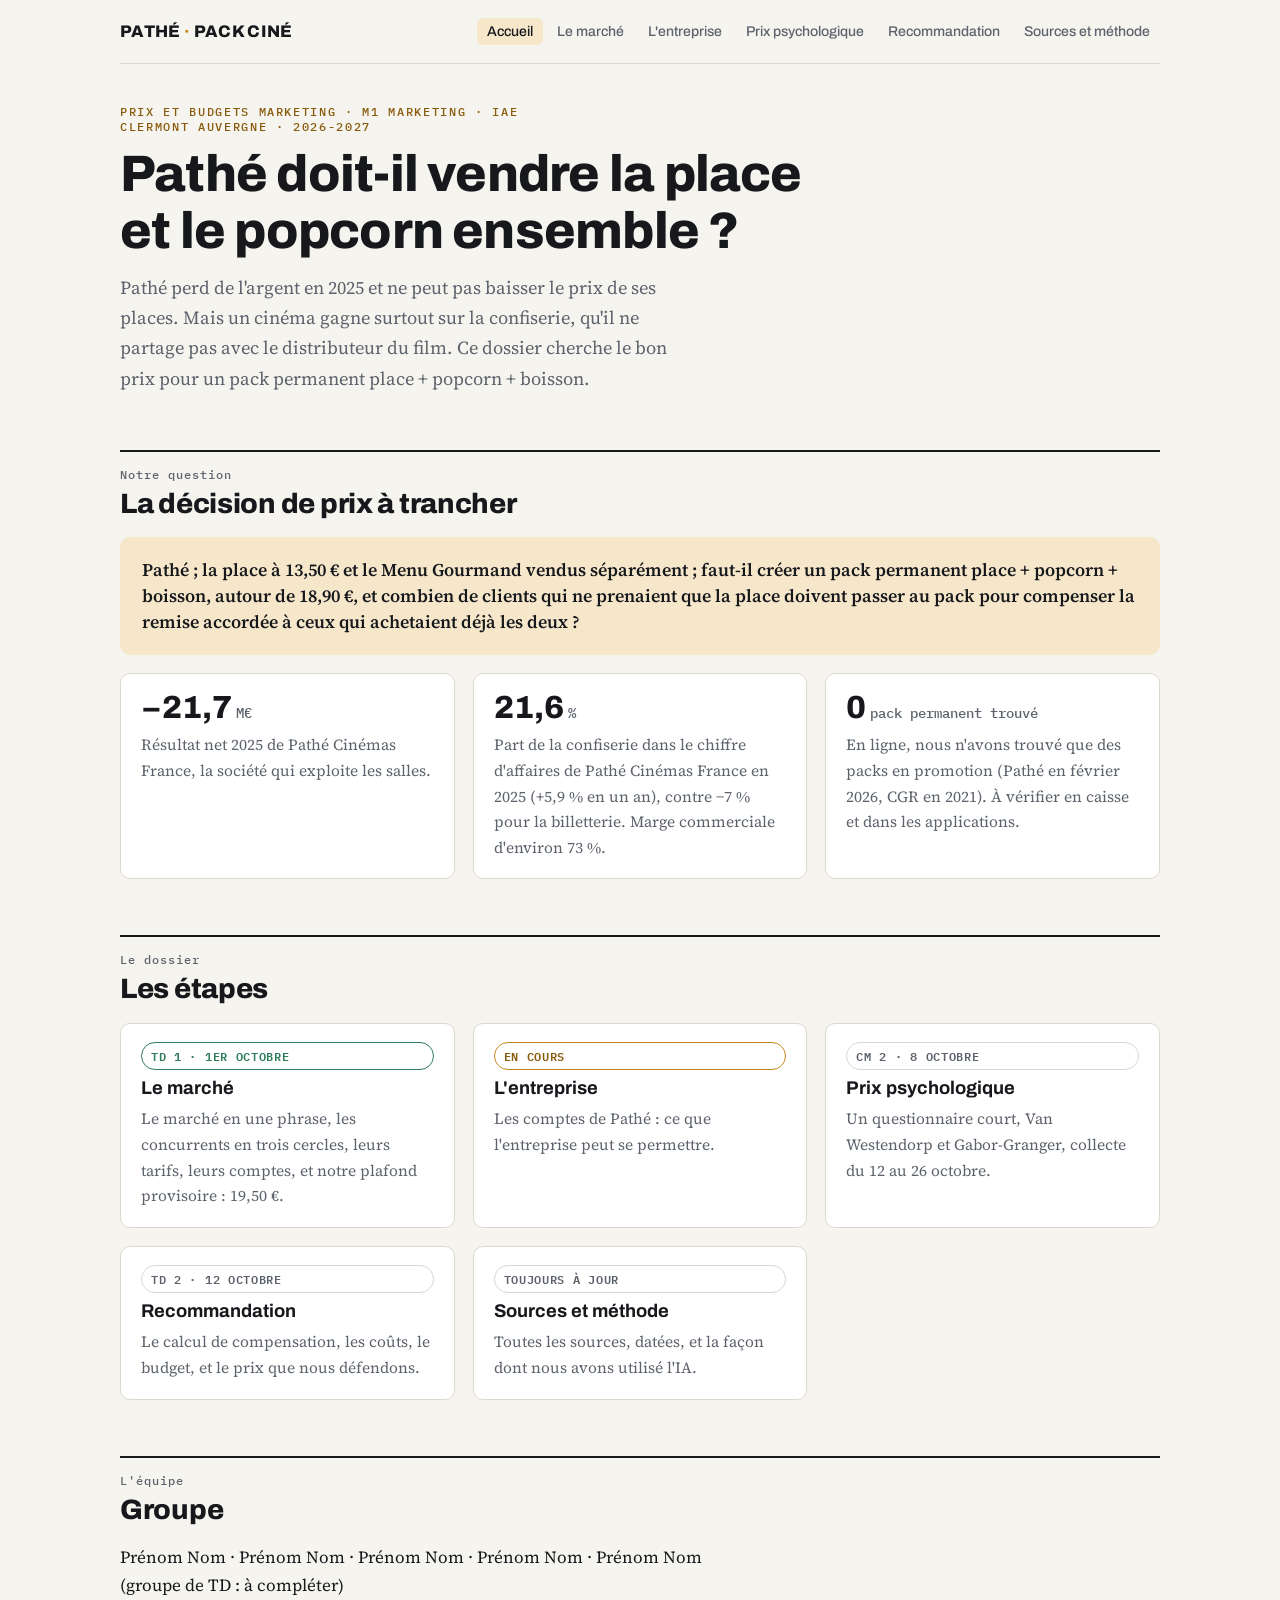
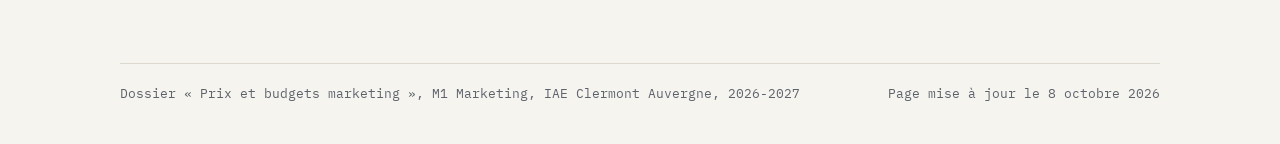
==== index.html @ d9abb58e "Mise en ligne du dossier et du questionnaire" ====
<!doctype html>
<html lang="fr">
<head>
<meta charset="utf-8">
<meta name="viewport" content="width=device-width,initial-scale=1">
<title>Pathé, pack ciné · Dossier</title>
<link rel="preconnect" href="https://fonts.googleapis.com">
<link rel="stylesheet" href="https://fonts.googleapis.com/css2?family=Archivo:wght@500;600;700;800&family=IBM+Plex+Mono:wght@400;500;600&family=Source+Serif+4:opsz,wght@8..60,400;8..60,600&display=swap">
<link rel="stylesheet" href="style.css">
</head>
<body>
<header class="top">
  <a class="brand" href="index.html">Pathé <span>·</span> pack ciné</a>
  <nav class="nav" aria-label="Pages du dossier">
    <a href="index.html" aria-current="page">Accueil</a>
    <a href="marche.html">Le marché</a>
    <a href="entreprise.html">L'entreprise</a>
    <a href="prix-psychologique.html">Prix psychologique</a>
    <a href="recommandation.html">Recommandation</a>
    <a href="sources.html">Sources et méthode</a>
  </nav>
</header>

<main>
  <div class="hero">
    <p class="eyebrow">Prix et budgets marketing · M1 Marketing · IAE Clermont Auvergne · 2026-2027</p>
    <h1>Pathé doit-il vendre la place et le popcorn ensemble ?</h1>
    <p class="lede">Pathé perd de l'argent en 2025 et ne peut pas baisser le prix de ses places. Mais un cinéma gagne surtout sur la confiserie, qu'il ne partage pas avec le distributeur du film. Ce dossier cherche le bon prix pour un pack permanent place + popcorn + boisson.</p>
  </div>

  <section>
    <div class="sec-head"><span class="num">Notre question</span><h2>La décision de prix à trancher</h2></div>
    <div class="callout">
      <p class="question">Pathé ; la place à 13,50 € et le Menu Gourmand vendus séparément ; faut-il créer un <em>pack permanent place + popcorn + boisson, autour de 18,90 €</em>, et combien de clients qui ne prenaient que la place doivent passer au pack pour compenser la remise accordée à ceux qui achetaient déjà les deux ?</p>
    </div>
    <div class="grid-3">
      <div class="card"><span class="kpi">−21,7<small>M€</small></span><p>Résultat net 2025 de Pathé Cinémas France, la société qui exploite les salles.</p></div>
      <div class="card"><span class="kpi">21,6<small>%</small></span><p>Part de la confiserie dans le chiffre d'affaires de Pathé Cinémas France en 2025 (+5,9 % en un an), contre −7 % pour la billetterie. Marge commerciale d'environ 73 %.</p></div>
      <div class="card"><span class="kpi">0<small>pack permanent trouvé</small></span><p>En ligne, nous n'avons trouvé que des packs en promotion (Pathé en février 2026, CGR en 2021). À vérifier en caisse et dans les applications.</p></div>
    </div>
  </section>

  <section>
    <div class="sec-head"><span class="num">Le dossier</span><h2>Les étapes</h2></div>
    <div class="grid-3">
      <a class="card" href="marche.html" style="text-decoration:none;color:inherit"><span class="pill up">TD 1 · 1er octobre</span><h3>Le marché</h3><p>Le marché en une phrase, les concurrents en trois cercles, leurs tarifs, leurs comptes, et notre plafond provisoire : 19,50 €.</p></a>
      <a class="card" href="entreprise.html" style="text-decoration:none;color:inherit"><span class="pill todo">en cours</span><h3>L'entreprise</h3><p>Les comptes de Pathé : ce que l'entreprise peut se permettre.</p></a>
      <a class="card" href="prix-psychologique.html" style="text-decoration:none;color:inherit"><span class="pill">CM 2 · 8 octobre</span><h3>Prix psychologique</h3><p>Un questionnaire court, Van Westendorp et Gabor-Granger, collecte du 12 au 26 octobre.</p></a>
      <a class="card" href="recommandation.html" style="text-decoration:none;color:inherit"><span class="pill">TD 2 · 12 octobre</span><h3>Recommandation</h3><p>Le calcul de compensation, les coûts, le budget, et le prix que nous défendons.</p></a>
      <a class="card" href="sources.html" style="text-decoration:none;color:inherit"><span class="pill">toujours à jour</span><h3>Sources et méthode</h3><p>Toutes les sources, datées, et la façon dont nous avons utilisé l'IA.</p></a>
    </div>
  </section>

  <section>
    <div class="sec-head"><span class="num">L'équipe</span><h2>Groupe</h2></div>
    <p>Prénom Nom · Prénom Nom · Prénom Nom · Prénom Nom · Prénom Nom (groupe de TD : à compléter)</p>
  </section>
</main>

<footer>
  <span>Dossier « Prix et budgets marketing », M1 Marketing, IAE Clermont Auvergne, 2026-2027</span>
  <span>Page mise à jour le 8 octobre 2026</span>
</footer>
</body>
</html>
---- style.css ----
/* Dossier Pathé — feuille de style commune */
:root{
  --bg:#F6F4EF; --surface:#FFFFFF; --ink:#16181C; --muted:#5D636C; --line:#DDD8CE; --soft:#EFEBE3;
  --accent:#C8871A; --accent-ink:#8A5A0C; --accent-soft:#F6E7CB;
  --good:#2E7D5B; --bad:#B8402F;
  --c-pathe:#C8871A; --c-ugc:#C9372C; --c-cgr:#2C64C4; --c-kine:#7C46C4; --c-mega:#17877C; --c-indep:#6E7681; --c-stream:#33363C;
  --display:"Archivo",ui-sans-serif,system-ui,sans-serif;
  --body:"Source Serif 4",Georgia,serif;
  --mono:"IBM Plex Mono",ui-monospace,Consolas,monospace;
}
@media (prefers-color-scheme: dark){
  :root:not([data-theme="light"]){
    color-scheme:dark;
    --bg:#121417; --surface:#1A1D21; --ink:#ECE8E1; --muted:#9BA2AB; --line:#2E3238; --soft:#20242A;
    --accent:#EBA93A; --accent-ink:#F4C36E; --accent-soft:#3A2C14;
    --good:#5CC497; --bad:#F07A66;
    --c-pathe:#EBA93A; --c-ugc:#F06257; --c-cgr:#5C8FF0; --c-kine:#A97CF0; --c-mega:#2EC0B2; --c-indep:#9BA2AB; --c-stream:#C8CCD2;
  }
}
:root[data-theme="dark"]{
  color-scheme:dark;
  --bg:#121417; --surface:#1A1D21; --ink:#ECE8E1; --muted:#9BA2AB; --line:#2E3238; --soft:#20242A;
  --accent:#EBA93A; --accent-ink:#F4C36E; --accent-soft:#3A2C14;
  --good:#5CC497; --bad:#F07A66;
  --c-pathe:#EBA93A; --c-ugc:#F06257; --c-cgr:#5C8FF0; --c-kine:#A97CF0; --c-mega:#2EC0B2; --c-indep:#9BA2AB; --c-stream:#C8CCD2;
}
*{box-sizing:border-box}
html{scroll-behavior:smooth}
@media (prefers-reduced-motion:reduce){html{scroll-behavior:auto}}
body{margin:0;background:var(--bg);color:var(--ink);font:17px/1.65 var(--body);padding:0 16px}
a{color:var(--accent-ink);text-underline-offset:3px}
a:focus-visible,button:focus-visible{outline:2px solid var(--accent);outline-offset:2px}

/* navigation */
.top{max-width:1040px;margin:0 auto;display:flex;flex-wrap:wrap;gap:8px 24px;align-items:center;justify-content:space-between;padding-block:18px;border-bottom:1px solid var(--line)}
.brand{font:800 1.05rem var(--display);letter-spacing:.02em;text-transform:uppercase;color:var(--ink);text-decoration:none}
.brand span{color:var(--accent)}
.nav{display:flex;flex-wrap:wrap;gap:4px}
.nav a{font:500 .88rem var(--display);color:var(--muted);text-decoration:none;padding:6px 10px;border-radius:6px}
.nav a:hover{color:var(--ink);background:var(--soft)}
.nav a[aria-current="page"]{color:var(--ink);background:var(--accent-soft)}

/* page */
main{max-width:1040px;margin:0 auto;padding-block:40px 64px;display:grid;gap:56px}
.hero{display:grid;gap:12px;max-width:760px}
.eyebrow{font:500 .74rem var(--mono);letter-spacing:.14em;text-transform:uppercase;color:var(--accent-ink);margin:0}
h1,h2,h3{font-family:var(--display);line-height:1.12;text-wrap:balance;margin:0}
h1{font-size:clamp(2.1rem,5vw,3.2rem);font-weight:800;letter-spacing:-.015em}
h2{font-size:1.75rem;font-weight:800;letter-spacing:-.01em}
h3{font-size:1.15rem;font-weight:700}
.lede{font-size:1.15rem;color:var(--muted);margin:0;max-width:65ch}
p{margin:0;max-width:68ch}
section{display:grid;gap:18px}
.sec-head{display:grid;gap:6px;border-top:2px solid var(--ink);padding-top:14px}
.sec-head .num{font:500 .78rem var(--mono);color:var(--muted);letter-spacing:.08em}
.stack{display:grid;gap:12px}

/* blocs */
.callout{background:var(--accent-soft);border-radius:10px;padding:20px 22px;display:grid;gap:8px}
.callout .label{font:600 .78rem var(--mono);letter-spacing:.1em;text-transform:uppercase;color:var(--accent-ink)}
.callout p{font-size:1.12rem}
.question{font:600 1.25rem/1.45 var(--body);max-width:none}
.question em{font-style:normal;background:linear-gradient(transparent 62%,var(--accent-soft) 62%)}
.grid-3{display:grid;grid-template-columns:repeat(auto-fit,minmax(260px,1fr));gap:18px}
.card{background:var(--surface);border:1px solid var(--line);border-radius:10px;padding:18px 20px;display:grid;gap:8px;align-content:start}
.card h3{display:flex;align-items:center;gap:10px}
.card p{font-size:.97rem;color:var(--muted)}
.kpi{font:800 2rem/1 var(--display);font-variant-numeric:tabular-nums}
.kpi small{font:500 .85rem var(--mono);color:var(--muted);margin-left:4px}
.dot{width:11px;height:11px;border-radius:50%;flex:none;display:inline-block}
.pill{font:600 .72rem var(--mono);letter-spacing:.06em;text-transform:uppercase;border-radius:999px;padding:3px 9px;border:1px solid var(--line);color:var(--muted);white-space:nowrap}
.pill.up{border-color:var(--good);color:var(--good)}
.pill.down{border-color:var(--bad);color:var(--bad)}
.pill.todo{border-color:var(--accent);color:var(--accent-ink)}

/* cercles */
.circles{display:grid;grid-template-columns:minmax(0,300px) 1fr;gap:28px;align-items:center}
@media (max-width:760px){.circles{grid-template-columns:1fr}}
.circles svg{width:100%;max-width:300px;height:auto;display:block;margin:0 auto}
.circles svg text{font-family:var(--display);font-weight:700}

/* concurrents */
.comp{background:var(--surface);border:1px solid var(--line);border-radius:10px;padding:20px 22px;display:grid;gap:14px}
.comp-head{display:flex;flex-wrap:wrap;gap:8px 14px;align-items:center}
.comp-head h3{font-size:1.3rem}
.comp-grid{display:grid;grid-template-columns:repeat(auto-fit,minmax(230px,1fr));gap:18px}
.comp-grid h4{font:600 .74rem var(--mono);letter-spacing:.1em;text-transform:uppercase;color:var(--muted);margin:0 0 6px}
.comp-grid p,.comp-grid li{font-size:.95rem}
.comp-grid ul{margin:0;padding-left:18px;display:grid;gap:4px}
.src{font:400 .76rem/1.4 var(--mono);color:var(--muted)}
.src a{color:var(--muted)}
sup.s{font:500 .7rem var(--mono)}
sup.s a{text-decoration:none;color:var(--accent-ink)}

/* tableaux */
.scroll{overflow-x:auto;border:1px solid var(--line);border-radius:10px;background:var(--surface)}
table{width:100%;border-collapse:collapse;font-size:.93rem;min-width:620px}
th,td{padding:10px 12px;border-bottom:1px solid var(--line);text-align:left;vertical-align:top}
tr:last-child td{border-bottom:0}
th{font:600 .72rem var(--mono);letter-spacing:.08em;text-transform:uppercase;color:var(--muted);background:var(--soft)}
td.n,th.n{text-align:right;font-family:var(--mono);font-variant-numeric:tabular-nums;white-space:nowrap}
td.neg{color:var(--bad)} td.pos{color:var(--good)}
tr.hl td{background:var(--accent-soft)}

/* graphiques */
.chart{background:var(--surface);border:1px solid var(--line);border-radius:10px;padding:16px}
.chart svg{display:block;width:100%;height:auto}
.chart svg text{font-family:var(--mono);font-size:12px;fill:var(--muted)}
.chart svg .lbl{font-family:var(--display);font-size:13px;font-weight:600;fill:var(--ink)}
.chart svg .grid{stroke:var(--line)}
.chart svg .zero{stroke:var(--muted)}
.legend{display:flex;flex-wrap:wrap;gap:14px;font:500 .85rem var(--display);color:var(--muted);margin-top:10px}
.legend span{display:inline-flex;align-items:center;gap:6px}
.caption{font:400 .8rem/1.5 var(--mono);color:var(--muted)}

/* à faire */
.todo-box{border:1px dashed var(--accent);border-radius:10px;padding:16px 18px;display:grid;gap:6px}
.todo-box strong{font-family:var(--display)}
.check{list-style:none;padding:0;margin:0;display:grid;gap:8px}
.check li{display:flex;gap:10px;align-items:baseline}
.check li::before{content:"";width:12px;height:12px;border:1.5px solid var(--muted);border-radius:3px;flex:none;transform:translateY(1px)}
.check li.done::before{background:var(--good);border-color:var(--good)}

footer{max-width:1040px;margin:0 auto;border-top:1px solid var(--line);padding-block:20px 40px;font:400 .8rem/1.6 var(--mono);color:var(--muted);display:flex;flex-wrap:wrap;gap:8px 24px;justify-content:space-between}
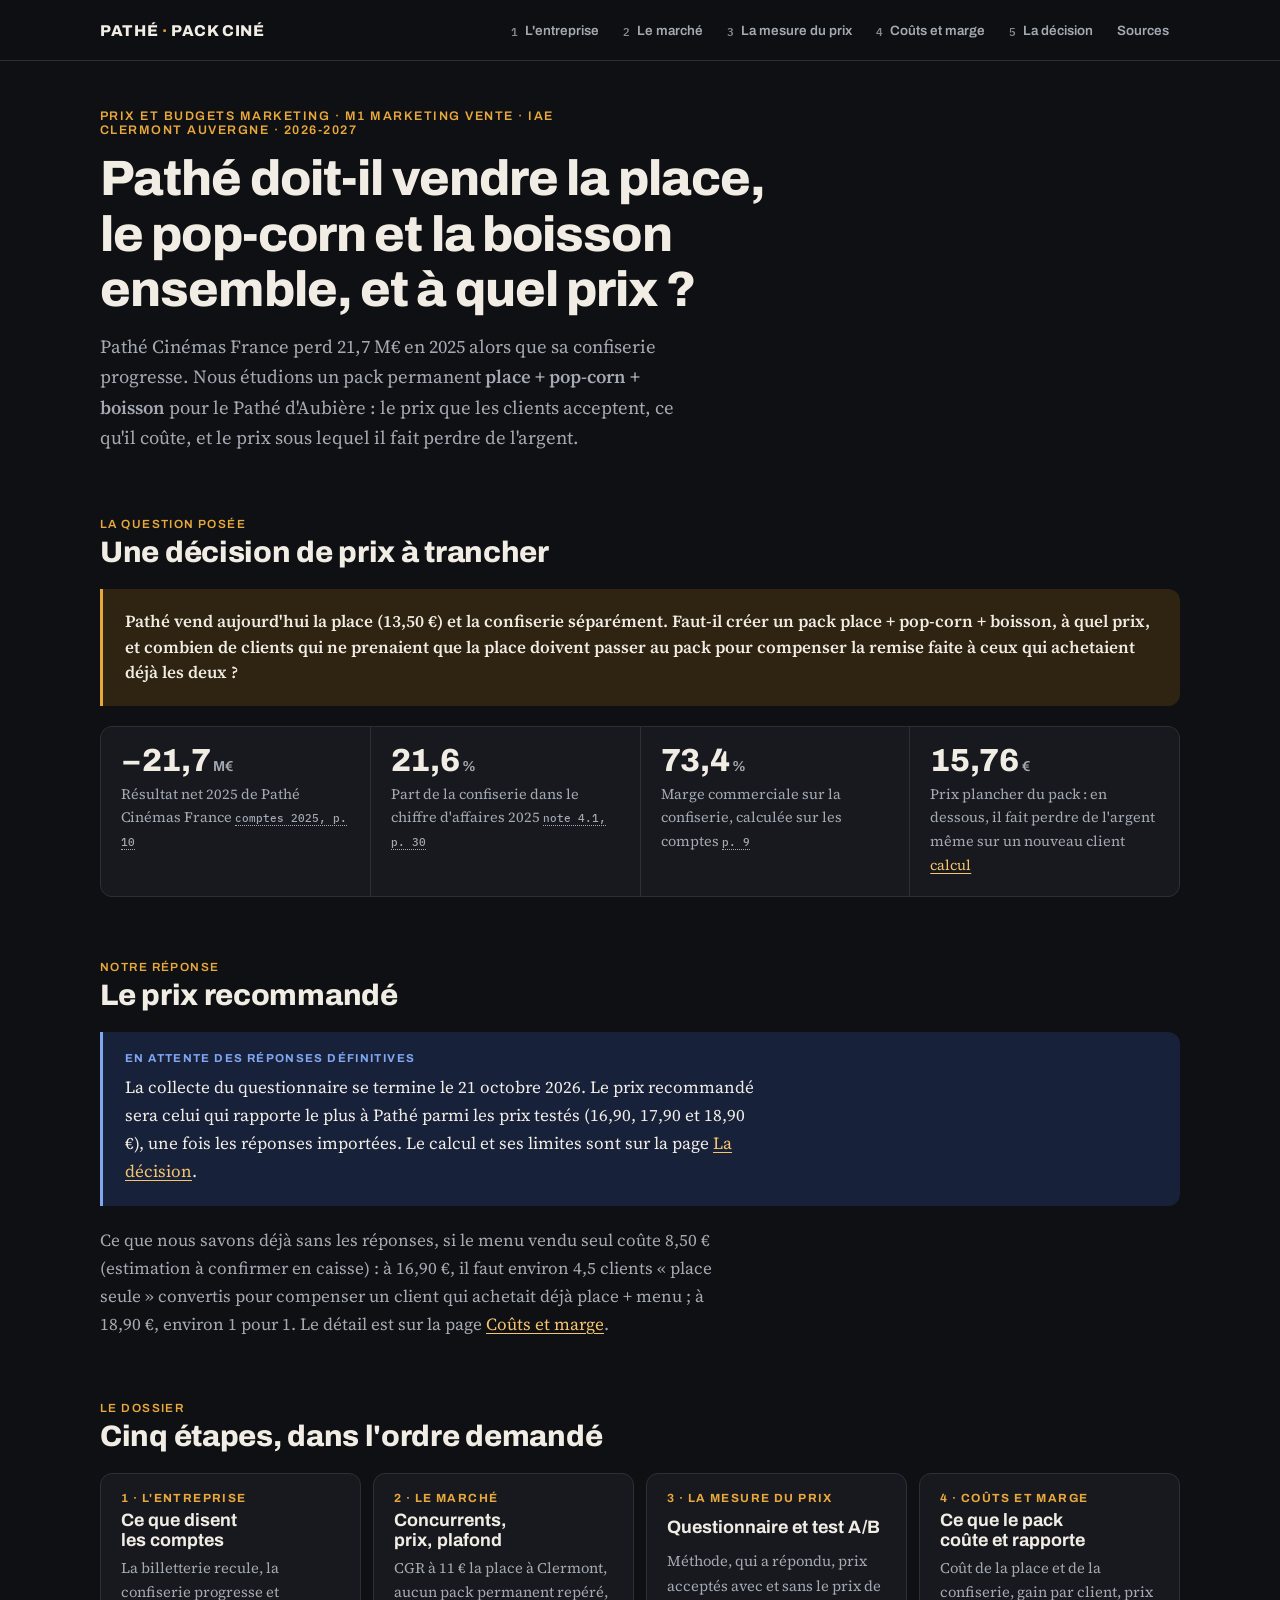
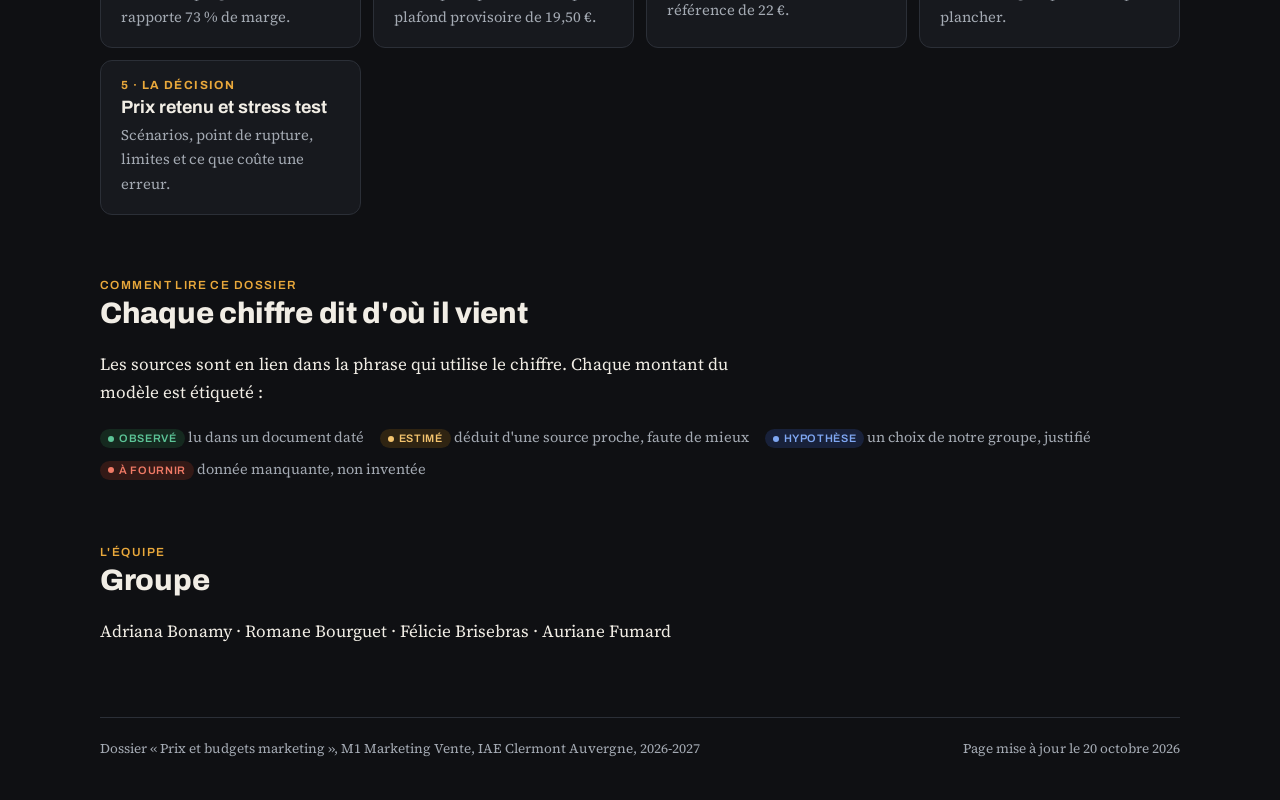
==== commit 39192ef4: "Dossier restructuré : entreprise, marché, mesure du prix, coûts, décision ; chiffres revérifiés le 2" ====
--- a/index.html
+++ b/index.html
@@ -3,63 +3,97 @@
 <head>
 <meta charset="utf-8">
 <meta name="viewport" content="width=device-width,initial-scale=1">
-<title>Pathé, pack ciné · Dossier</title>
+<title>Pathé, pack ciné · Dossier de prix</title>
 <link rel="preconnect" href="https://fonts.googleapis.com">
 <link rel="stylesheet" href="https://fonts.googleapis.com/css2?family=Archivo:wght@500;600;700;800&family=IBM+Plex+Mono:wght@400;500;600&family=Source+Serif+4:opsz,wght@8..60,400;8..60,600&display=swap">
 <link rel="stylesheet" href="style.css">
 </head>
 <body>
-<header class="top">
+<header class="top"><div class="top-in">
   <a class="brand" href="index.html">Pathé <span>·</span> pack ciné</a>
-  <nav class="nav" aria-label="Pages du dossier">
-    <a href="index.html" aria-current="page">Accueil</a>
-    <a href="marche.html">Le marché</a>
-    <a href="entreprise.html">L'entreprise</a>
-    <a href="prix-psychologique.html">Prix psychologique</a>
-    <a href="recommandation.html">Recommandation</a>
-    <a href="sources.html">Sources et méthode</a>
+  <nav class="nav" aria-label="Parties du dossier">
+    <a href="entreprise.html"><b>1</b>L'entreprise</a>
+    <a href="marche.html"><b>2</b>Le marché</a>
+    <a href="prix-psychologique.html"><b>3</b>La mesure du prix</a>
+    <a href="couts.html"><b>4</b>Coûts et marge</a>
+    <a href="recommandation.html"><b>5</b>La décision</a>
+    <a href="sources.html">Sources</a>
   </nav>
-</header>
+</div></header>
 
 <main>
   <div class="hero">
-    <p class="eyebrow">Prix et budgets marketing · M1 Marketing · IAE Clermont Auvergne · 2026-2027</p>
-    <h1>Pathé doit-il vendre la place et le popcorn ensemble ?</h1>
-    <p class="lede">Pathé perd de l'argent en 2025 et ne peut pas baisser le prix de ses places. Mais un cinéma gagne surtout sur la confiserie, qu'il ne partage pas avec le distributeur du film. Ce dossier cherche le bon prix pour un pack permanent place + popcorn + boisson.</p>
+    <p class="eyebrow">Prix et budgets marketing · M1 Marketing Vente · IAE Clermont Auvergne · 2026-2027</p>
+    <h1>Pathé doit-il vendre la place, le pop-corn et la boisson ensemble, et à quel prix ?</h1>
+    <p class="lede">Pathé Cinémas France perd 21,7 M€ en 2025 alors que sa confiserie progresse. Nous étudions un pack permanent <strong>place + pop-corn + boisson</strong> pour le Pathé d'Aubière : le prix que les clients acceptent, ce qu'il coûte, et le prix sous lequel il fait perdre de l'argent.</p>
   </div>
 
-  <section>
-    <div class="sec-head"><span class="num">Notre question</span><h2>La décision de prix à trancher</h2></div>
+  <section aria-labelledby="q">
+    <div class="sec-head"><span class="num">La question posée</span><h2 id="q">Une décision de prix à trancher</h2></div>
     <div class="callout">
-      <p class="question">Pathé ; la place à 13,50 € et le Menu Gourmand vendus séparément ; faut-il créer un <em>pack permanent place + popcorn + boisson, autour de 18,90 €</em>, et combien de clients qui ne prenaient que la place doivent passer au pack pour compenser la remise accordée à ceux qui achetaient déjà les deux ?</p>
+      <p class="question">Pathé vend aujourd'hui la place (13,50 €) et la confiserie séparément. Faut-il créer un pack place + pop-corn + boisson, à quel prix, et combien de clients qui ne prenaient que la place doivent passer au pack pour compenser la remise faite à ceux qui achetaient déjà les deux ?</p>
     </div>
-    <div class="grid-3">
-      <div class="card"><span class="kpi">−21,7<small>M€</small></span><p>Résultat net 2025 de Pathé Cinémas France, la société qui exploite les salles.</p></div>
-      <div class="card"><span class="kpi">21,6<small>%</small></span><p>Part de la confiserie dans le chiffre d'affaires de Pathé Cinémas France en 2025 (+5,9 % en un an), contre −7 % pour la billetterie. Marge commerciale d'environ 73 %.</p></div>
-      <div class="card"><span class="kpi">0<small>pack permanent trouvé</small></span><p>En ligne, nous n'avons trouvé que des packs en promotion (Pathé en février 2026, CGR en 2021). À vérifier en caisse et dans les applications.</p></div>
+    <div class="kpis">
+      <div class="kpi-box"><span class="kpi">−21,7<small>M€</small></span><p>Résultat net 2025 de Pathé Cinémas France <a class="src" href="docs/pathe-cinemas-france-comptes-2025.pdf#page=10">comptes 2025, p. 10</a></p></div>
+      <div class="kpi-box"><span class="kpi">21,6<small>%</small></span><p>Part de la confiserie dans le chiffre d'affaires 2025 <a class="src" href="docs/pathe-cinemas-france-comptes-2025.pdf#page=30">note 4.1, p. 30</a></p></div>
+      <div class="kpi-box"><span class="kpi">73,4<small>%</small></span><p>Marge commerciale sur la confiserie, calculée sur les comptes <a class="src" href="docs/pathe-cinemas-france-comptes-2025.pdf#page=9">p. 9</a></p></div>
+      <div class="kpi-box"><span class="kpi">15,76<small>€</small></span><p>Prix plancher du pack : en dessous, il fait perdre de l'argent même sur un nouveau client <a href="couts.html#plancher">calcul</a></p></div>
     </div>
   </section>
 
-  <section>
-    <div class="sec-head"><span class="num">Le dossier</span><h2>Les étapes</h2></div>
-    <div class="grid-3">
-      <a class="card" href="marche.html" style="text-decoration:none;color:inherit"><span class="pill up">TD 1 · 1er octobre</span><h3>Le marché</h3><p>Le marché en une phrase, les concurrents en trois cercles, leurs tarifs, leurs comptes, et notre plafond provisoire : 19,50 €.</p></a>
-      <a class="card" href="entreprise.html" style="text-decoration:none;color:inherit"><span class="pill todo">en cours</span><h3>L'entreprise</h3><p>Les comptes de Pathé : ce que l'entreprise peut se permettre.</p></a>
-      <a class="card" href="prix-psychologique.html" style="text-decoration:none;color:inherit"><span class="pill">CM 2 · 8 octobre</span><h3>Prix psychologique</h3><p>Un questionnaire court, Van Westendorp et Gabor-Granger, collecte du 12 au 26 octobre.</p></a>
-      <a class="card" href="recommandation.html" style="text-decoration:none;color:inherit"><span class="pill">TD 2 · 12 octobre</span><h3>Recommandation</h3><p>Le calcul de compensation, les coûts, le budget, et le prix que nous défendons.</p></a>
-      <a class="card" href="sources.html" style="text-decoration:none;color:inherit"><span class="pill">toujours à jour</span><h3>Sources et méthode</h3><p>Toutes les sources, datées, et la façon dont nous avons utilisé l'IA.</p></a>
+  <section aria-labelledby="reco">
+    <div class="sec-head"><span class="num">Notre réponse</span><h2 id="reco">Le prix recommandé</h2></div>
+    <div class="callout info" id="reco-box">
+      <span class="label">En attente des réponses définitives</span>
+      <p>La collecte du questionnaire se termine le 21 octobre 2026. Le prix recommandé sera celui qui rapporte le plus à Pathé parmi les prix testés (16,90, 17,90 et 18,90 €), une fois les réponses importées. Le calcul et ses limites sont sur la page <a href="recommandation.html">La décision</a>.</p>
+    </div>
+    <p class="muted">Ce que nous savons déjà sans les réponses, si le menu vendu seul coûte 8,50 € (estimation à confirmer en caisse) : à 16,90 €, il faut environ 4,5 clients « place seule » convertis pour compenser un client qui achetait déjà place + menu ; à 18,90 €, environ 1 pour 1. Le détail est sur la page <a href="couts.html#ratio">Coûts et marge</a>.</p>
+  </section>
+
+  <section aria-labelledby="etapes">
+    <div class="sec-head"><span class="num">Le dossier</span><h2 id="etapes">Cinq étapes, dans l'ordre demandé</h2></div>
+    <ol class="steps">
+      <li><a href="entreprise.html"><span class="n">1 · L'entreprise</span><h3>Ce que disent les comptes</h3><p>La billetterie recule, la confiserie progresse et rapporte 73 % de marge.</p></a></li>
+      <li><a href="marche.html"><span class="n">2 · Le marché</span><h3>Concurrents, prix, plafond</h3><p>CGR à 11 € la place à Clermont, aucun pack permanent repéré, plafond provisoire de 19,50 €.</p></a></li>
+      <li><a href="prix-psychologique.html"><span class="n">3 · La mesure du prix</span><h3>Questionnaire et test A/B</h3><p>Méthode, qui a répondu, prix acceptés avec et sans le prix de référence de 22 €.</p></a></li>
+      <li><a href="couts.html"><span class="n">4 · Coûts et marge</span><h3>Ce que le pack coûte et rapporte</h3><p>Coût de la place et de la confiserie, gain par client, prix plancher.</p></a></li>
+      <li><a href="recommandation.html"><span class="n">5 · La décision</span><h3>Prix retenu et stress test</h3><p>Scénarios, point de rupture, limites et ce que coûte une erreur.</p></a></li>
+    </ol>
+  </section>
+
+  <section aria-labelledby="lire">
+    <div class="sec-head"><span class="num">Comment lire ce dossier</span><h2 id="lire">Chaque chiffre dit d'où il vient</h2></div>
+    <p>Les sources sont en lien dans la phrase qui utilise le chiffre. Chaque montant du modèle est étiqueté :</p>
+    <div class="legend-tags">
+      <span><span class="tag obs">Observé</span> lu dans un document daté</span>
+      <span><span class="tag est">Estimé</span> déduit d'une source proche, faute de mieux</span>
+      <span><span class="tag hyp">Hypothèse</span> un choix de notre groupe, justifié</span>
+      <span><span class="tag miss">À fournir</span> donnée manquante, non inventée</span>
     </div>
   </section>
 
-  <section>
-    <div class="sec-head"><span class="num">L'équipe</span><h2>Groupe</h2></div>
-    <p>Prénom Nom · Prénom Nom · Prénom Nom · Prénom Nom · Prénom Nom (groupe de TD : à compléter)</p>
+  <section aria-labelledby="equipe">
+    <div class="sec-head"><span class="num">L'équipe</span><h2 id="equipe">Groupe</h2></div>
+    <p>Adriana Bonamy · Romane Bourguet · Félicie Brisebras · Auriane Fumard</p>
   </section>
 </main>
 
 <footer>
-  <span>Dossier « Prix et budgets marketing », M1 Marketing, IAE Clermont Auvergne, 2026-2027</span>
-  <span>Page mise à jour le 8 octobre 2026</span>
+  <span>Dossier « Prix et budgets marketing », M1 Marketing Vente, IAE Clermont Auvergne, 2026-2027</span>
+  <span>Page mise à jour le 20 octobre 2026</span>
 </footer>
+<script src="modele.js"></script>
+<script>
+(async function(){
+  let rows; try { rows = await DONNEES.charger(); } catch (e) { rows = null; }
+  if (!rows || !rows.length) return;
+  const G = DECISION.groupes(rows); if (!(G.A.length + G.B.length)) return;
+  const b = DECISION.meilleur(G), box = document.getElementById("reco-box");
+  box.className = "callout";
+  box.innerHTML = b.m > 0
+    ? `<span class="label">Prix qui rapporte le plus parmi les prix testés (${G.D.length} répondants)</span><p class="question">${FMT.e(b.p)}</p><p>+${FMT.e(b.m)} de marge supplémentaire pour 100 spectateurs, entre le prix plancher (${FMT.e(ECO.plancher())}) et le plafond des concurrents (19,50 €). Le calcul, les scénarios et les limites sont sur la page <a href="recommandation.html">La décision</a>.</p>`
+    : `<span class="label">Résultat (${G.D.length} répondants)</span><p>Aucun des prix testés ne rapporte de marge : le pack ferait perdre plus sur les clients qui achetaient déjà la confiserie qu'il ne rapporte sur les autres. Détail sur la page <a href="recommandation.html">La décision</a>.</p>`;
+})();
+</script>
 </body>
 </html>
--- a/style.css
+++ b/style.css
@@ -1,109 +1,128 @@
-/* Dossier Pathé — feuille de style commune */
+/* Dossier Pathé — feuille de style commune
+   Univers : la salle obscure (fond sombre), la lumière du projecteur (ambre).
+   Les noms de variables sont partagés avec questionnaire.html : ne pas les renommer. */
 :root{
-  --bg:#F6F4EF; --surface:#FFFFFF; --ink:#16181C; --muted:#5D636C; --line:#DDD8CE; --soft:#EFEBE3;
-  --accent:#C8871A; --accent-ink:#8A5A0C; --accent-soft:#F6E7CB;
-  --good:#2E7D5B; --bad:#B8402F;
-  --c-pathe:#C8871A; --c-ugc:#C9372C; --c-cgr:#2C64C4; --c-kine:#7C46C4; --c-mega:#17877C; --c-indep:#6E7681; --c-stream:#33363C;
+  color-scheme:dark;
+  --bg:#0F1013; --surface:#17191E; --raise:#1E2127; --ink:#F1EDE5; --muted:#A4AAB3; --line:#2B2F37; --soft:#1C1F25;
+  --accent:#E9A83B; --accent-ink:#F4C46E; --accent-soft:#2F2412;
+  --good:#5CC497; --good-soft:#15291F; --bad:#F07A66; --bad-soft:#331916; --info:#7FA7F2; --info-soft:#18213A;
+  --c-pathe:#E9A83B; --c-ugc:#F06257; --c-cgr:#5C8FF0; --c-kine:#A97CF0; --c-mega:#2EC0B2; --c-indep:#9BA2AB; --c-stream:#C8CCD2;
+  --c-a:#7FA7F2; --c-b:#E9A83B;
   --display:"Archivo",ui-sans-serif,system-ui,sans-serif;
   --body:"Source Serif 4",Georgia,serif;
   --mono:"IBM Plex Mono",ui-monospace,Consolas,monospace;
-}
-@media (prefers-color-scheme: dark){
-  :root:not([data-theme="light"]){
-    color-scheme:dark;
-    --bg:#121417; --surface:#1A1D21; --ink:#ECE8E1; --muted:#9BA2AB; --line:#2E3238; --soft:#20242A;
-    --accent:#EBA93A; --accent-ink:#F4C36E; --accent-soft:#3A2C14;
-    --good:#5CC497; --bad:#F07A66;
-    --c-pathe:#EBA93A; --c-ugc:#F06257; --c-cgr:#5C8FF0; --c-kine:#A97CF0; --c-mega:#2EC0B2; --c-indep:#9BA2AB; --c-stream:#C8CCD2;
-  }
-}
-:root[data-theme="dark"]{
-  color-scheme:dark;
-  --bg:#121417; --surface:#1A1D21; --ink:#ECE8E1; --muted:#9BA2AB; --line:#2E3238; --soft:#20242A;
-  --accent:#EBA93A; --accent-ink:#F4C36E; --accent-soft:#3A2C14;
-  --good:#5CC497; --bad:#F07A66;
-  --c-pathe:#EBA93A; --c-ugc:#F06257; --c-cgr:#5C8FF0; --c-kine:#A97CF0; --c-mega:#2EC0B2; --c-indep:#9BA2AB; --c-stream:#C8CCD2;
+  --radius:12px;
 }
 *{box-sizing:border-box}
-html{scroll-behavior:smooth}
+[hidden]{display:none!important}
+html{scroll-behavior:smooth;-webkit-text-size-adjust:100%}
 @media (prefers-reduced-motion:reduce){html{scroll-behavior:auto}}
 body{margin:0;background:var(--bg);color:var(--ink);font:17px/1.65 var(--body);padding:0 16px}
-a{color:var(--accent-ink);text-underline-offset:3px}
-a:focus-visible,button:focus-visible{outline:2px solid var(--accent);outline-offset:2px}
+a{color:var(--accent-ink);text-underline-offset:3px;text-decoration-thickness:1px}
+a:hover{text-decoration-thickness:2px}
+a:focus-visible,button:focus-visible,summary:focus-visible,input:focus-visible{outline:2px solid var(--accent);outline-offset:2px}
+img,svg{max-width:100%}
 
-/* navigation */
-.top{max-width:1040px;margin:0 auto;display:flex;flex-wrap:wrap;gap:8px 24px;align-items:center;justify-content:space-between;padding-block:18px;border-bottom:1px solid var(--line)}
-.brand{font:800 1.05rem var(--display);letter-spacing:.02em;text-transform:uppercase;color:var(--ink);text-decoration:none}
+/* ---------- en-tête et navigation ---------- */
+.top{position:sticky;top:0;z-index:10;background:color-mix(in srgb,var(--bg) 92%,transparent);backdrop-filter:blur(8px);margin:0 -16px;padding:0 16px;border-bottom:1px solid var(--line)}
+.top-in{max-width:1080px;margin:0 auto;display:flex;align-items:center;gap:20px;min-height:60px}
+.brand{font:800 .98rem var(--display);letter-spacing:.04em;text-transform:uppercase;color:var(--ink);text-decoration:none;white-space:nowrap}
 .brand span{color:var(--accent)}
-.nav{display:flex;flex-wrap:wrap;gap:4px}
-.nav a{font:500 .88rem var(--display);color:var(--muted);text-decoration:none;padding:6px 10px;border-radius:6px}
+.nav{display:flex;gap:2px;overflow-x:auto;scrollbar-width:none;margin-left:auto;padding:8px 0}
+.nav::-webkit-scrollbar{display:none}
+.nav a{font:600 .84rem var(--display);color:var(--muted);text-decoration:none;padding:7px 11px;border-radius:8px;white-space:nowrap;display:flex;gap:7px;align-items:center}
+.nav a b{font:600 .7rem var(--mono);color:var(--muted);opacity:.8}
 .nav a:hover{color:var(--ink);background:var(--soft)}
 .nav a[aria-current="page"]{color:var(--ink);background:var(--accent-soft)}
+.nav a[aria-current="page"] b{color:var(--accent)}
+@media (max-width:820px){.top-in{flex-wrap:wrap;gap:0;padding-top:10px}.nav{margin:0 -16px;padding:6px 16px 10px;width:calc(100% + 32px)}}
 
-/* page */
-main{max-width:1040px;margin:0 auto;padding-block:40px 64px;display:grid;gap:56px}
-.hero{display:grid;gap:12px;max-width:760px}
-.eyebrow{font:500 .74rem var(--mono);letter-spacing:.14em;text-transform:uppercase;color:var(--accent-ink);margin:0}
-h1,h2,h3{font-family:var(--display);line-height:1.12;text-wrap:balance;margin:0}
-h1{font-size:clamp(2.1rem,5vw,3.2rem);font-weight:800;letter-spacing:-.015em}
-h2{font-size:1.75rem;font-weight:800;letter-spacing:-.01em}
-h3{font-size:1.15rem;font-weight:700}
-.lede{font-size:1.15rem;color:var(--muted);margin:0;max-width:65ch}
-p{margin:0;max-width:68ch}
-section{display:grid;gap:18px}
-.sec-head{display:grid;gap:6px;border-top:2px solid var(--ink);padding-top:14px}
-.sec-head .num{font:500 .78rem var(--mono);color:var(--muted);letter-spacing:.08em}
+/* ---------- page ---------- */
+main{max-width:1080px;margin:0 auto;padding-block:48px 72px;display:grid;grid-template-columns:minmax(0,1fr);gap:64px}
+main>*,section>*{min-width:0}
+.hero{display:grid;gap:14px;max-width:820px}
+.eyebrow{font:600 .78rem var(--display);letter-spacing:.12em;text-transform:uppercase;color:var(--accent);margin:0}
+h1,h2,h3,h4{font-family:var(--display);line-height:1.12;text-wrap:balance;margin:0}
+h1{font-size:clamp(2rem,4.6vw,3.1rem);font-weight:800;letter-spacing:-.018em}
+h2{font-size:clamp(1.45rem,2.6vw,1.85rem);font-weight:800;letter-spacing:-.01em}
+h3{font-size:1.12rem;font-weight:700}
+h4{font-size:.95rem;font-weight:700}
+.lede{font-size:1.16rem;color:var(--muted);margin:0;max-width:64ch}
+p{margin:0;max-width:70ch}
+ul,ol{margin:0;padding-left:20px;display:grid;gap:6px}
+section{display:grid;grid-template-columns:minmax(0,1fr);gap:20px;scroll-margin-top:80px}
+.sec-head{display:grid;gap:6px}
+.sec-head .num{font:600 .74rem var(--display);letter-spacing:.12em;text-transform:uppercase;color:var(--accent)}
+.sec-head p{color:var(--muted)}
 .stack{display:grid;gap:12px}
+.two{display:grid;grid-template-columns:repeat(auto-fit,minmax(300px,1fr));gap:20px;align-items:start}
+.muted{color:var(--muted)}
+strong{font-weight:600}
 
-/* blocs */
-.callout{background:var(--accent-soft);border-radius:10px;padding:20px 22px;display:grid;gap:8px}
-.callout .label{font:600 .78rem var(--mono);letter-spacing:.1em;text-transform:uppercase;color:var(--accent-ink)}
-.callout p{font-size:1.12rem}
-.question{font:600 1.25rem/1.45 var(--body);max-width:none}
-.question em{font-style:normal;background:linear-gradient(transparent 62%,var(--accent-soft) 62%)}
-.grid-3{display:grid;grid-template-columns:repeat(auto-fit,minmax(260px,1fr));gap:18px}
-.card{background:var(--surface);border:1px solid var(--line);border-radius:10px;padding:18px 20px;display:grid;gap:8px;align-content:start}
-.card h3{display:flex;align-items:center;gap:10px}
-.card p{font-size:.97rem;color:var(--muted)}
-.kpi{font:800 2rem/1 var(--display);font-variant-numeric:tabular-nums}
-.kpi small{font:500 .85rem var(--mono);color:var(--muted);margin-left:4px}
-.dot{width:11px;height:11px;border-radius:50%;flex:none;display:inline-block}
-.pill{font:600 .72rem var(--mono);letter-spacing:.06em;text-transform:uppercase;border-radius:999px;padding:3px 9px;border:1px solid var(--line);color:var(--muted);white-space:nowrap}
-.pill.up{border-color:var(--good);color:var(--good)}
-.pill.down{border-color:var(--bad);color:var(--bad)}
-.pill.todo{border-color:var(--accent);color:var(--accent-ink)}
+/* ---------- statut des chiffres ---------- */
+.tag{display:inline-flex;align-items:center;gap:5px;font:600 .68rem/1 var(--display);letter-spacing:.06em;text-transform:uppercase;border-radius:999px;padding:4px 8px;vertical-align:middle;white-space:nowrap}
+.tag::before{content:"";width:6px;height:6px;border-radius:50%;background:currentColor}
+.tag.obs{color:var(--good);background:var(--good-soft)}
+.tag.est{color:var(--accent-ink);background:var(--accent-soft)}
+.tag.hyp{color:var(--info);background:var(--info-soft)}
+.tag.miss{color:var(--bad);background:var(--bad-soft)}
+.legend-tags{display:flex;flex-wrap:wrap;gap:8px 16px;font-size:.9rem;color:var(--muted);align-items:center}
 
-/* cercles */
-.circles{display:grid;grid-template-columns:minmax(0,300px) 1fr;gap:28px;align-items:center}
-@media (max-width:760px){.circles{grid-template-columns:1fr}}
-.circles svg{width:100%;max-width:300px;height:auto;display:block;margin:0 auto}
-.circles svg text{font-family:var(--display);font-weight:700}
+/* liens de source dans la phrase */
+a.src{font:500 .78em var(--mono);color:var(--muted);text-decoration:none;border-bottom:1px dotted var(--muted);overflow-wrap:anywhere}
+a.src:hover{color:var(--accent-ink);border-bottom-color:var(--accent-ink)}
 
-/* concurrents */
-.comp{background:var(--surface);border:1px solid var(--line);border-radius:10px;padding:20px 22px;display:grid;gap:14px}
-.comp-head{display:flex;flex-wrap:wrap;gap:8px 14px;align-items:center}
-.comp-head h3{font-size:1.3rem}
-.comp-grid{display:grid;grid-template-columns:repeat(auto-fit,minmax(230px,1fr));gap:18px}
-.comp-grid h4{font:600 .74rem var(--mono);letter-spacing:.1em;text-transform:uppercase;color:var(--muted);margin:0 0 6px}
-.comp-grid p,.comp-grid li{font-size:.95rem}
-.comp-grid ul{margin:0;padding-left:18px;display:grid;gap:4px}
-.src{font:400 .76rem/1.4 var(--mono);color:var(--muted)}
-.src a{color:var(--muted)}
-sup.s{font:500 .7rem var(--mono)}
-sup.s a{text-decoration:none;color:var(--accent-ink)}
+/* ---------- blocs ---------- */
+.callout{background:var(--accent-soft);border-left:3px solid var(--accent);border-radius:0 var(--radius) var(--radius) 0;padding:20px 22px;display:grid;gap:10px}
+.callout .label{font:700 .72rem var(--display);letter-spacing:.12em;text-transform:uppercase;color:var(--accent)}
+.callout p{font-size:1.06rem}
+.callout.info{background:var(--info-soft);border-left-color:var(--info)}.callout.info .label{color:var(--info)}
+.callout.bad{background:var(--bad-soft);border-left-color:var(--bad)}.callout.bad .label{color:var(--bad)}
+.question{font:600 1.22rem/1.5 var(--body);max-width:none}
+.card{background:var(--surface);border:1px solid var(--line);border-radius:var(--radius);padding:18px 20px;display:grid;gap:8px;align-content:start}
+.card p{font-size:.96rem;color:var(--muted)}
+.kpis{display:grid;grid-template-columns:repeat(auto-fit,minmax(200px,1fr));gap:1px;background:var(--line);border:1px solid var(--line);border-radius:var(--radius);overflow:hidden}
+.kpi-box{background:var(--surface);padding:18px 20px;display:grid;gap:6px;align-content:start}
+.kpi{font:800 2rem/1 var(--display);font-variant-numeric:tabular-nums;letter-spacing:-.01em}
+.kpi small{font:600 .9rem var(--display);color:var(--muted);margin-left:3px}
+.kpi-box p{font-size:.9rem;color:var(--muted)}
+.dot{width:10px;height:10px;border-radius:50%;flex:none;display:inline-block}
+.pill{font:600 .7rem var(--display);letter-spacing:.06em;text-transform:uppercase;border-radius:999px;padding:3px 9px;border:1px solid var(--line);color:var(--muted);white-space:nowrap}
+
+/* étapes du dossier (accueil) */
+.steps{display:grid;grid-template-columns:repeat(auto-fit,minmax(230px,1fr));gap:12px;list-style:none;padding:0;counter-reset:step}
+.steps a{display:grid;gap:6px;height:100%;padding:18px 20px;border:1px solid var(--line);border-radius:var(--radius);background:var(--surface);color:var(--ink);text-decoration:none;transition:border-color .15s,transform .15s}
+.steps a:hover{border-color:var(--accent);transform:translateY(-2px)}
+@media (prefers-reduced-motion:reduce){.steps a{transition:none}.steps a:hover{transform:none}}
+.steps .n{font:700 .74rem var(--display);letter-spacing:.12em;text-transform:uppercase;color:var(--accent)}
+.steps p{font-size:.92rem;color:var(--muted)}
+
+/* calcul détaillé : chaque terme, sa valeur, son origine */
+.calc{background:var(--surface);border:1px solid var(--line);border-radius:var(--radius);overflow:hidden}
+.calc .row{display:grid;grid-template-columns:minmax(0,1.4fr) auto minmax(0,1.6fr);gap:14px;padding:11px 16px;border-bottom:1px solid var(--line);align-items:baseline}
+.calc .row:last-child{border-bottom:0}
+.calc .row .v{font:600 .98rem var(--mono);font-variant-numeric:tabular-nums;text-align:right;white-space:nowrap}
+.calc .row .o{font-size:.86rem;color:var(--muted)}
+.calc .row.total{background:var(--accent-soft)}
+.calc .row.total .t,.calc .row.total .v{font-weight:700;color:var(--ink)}
+.calc .row.sub{background:var(--soft)}
+.calc .head{font:700 .72rem var(--display);letter-spacing:.1em;text-transform:uppercase;color:var(--muted);padding:10px 16px;background:var(--soft);border-bottom:1px solid var(--line)}
+@media (max-width:640px){.calc .row{grid-template-columns:1fr auto}.calc .row .o{grid-column:1/-1}}
+.formula{font:500 .92rem/1.6 var(--mono);background:var(--soft);border:1px solid var(--line);border-radius:8px;padding:10px 14px;overflow-x:auto;white-space:nowrap}
 
 /* tableaux */
-.scroll{overflow-x:auto;border:1px solid var(--line);border-radius:10px;background:var(--surface)}
-table{width:100%;border-collapse:collapse;font-size:.93rem;min-width:620px}
-th,td{padding:10px 12px;border-bottom:1px solid var(--line);text-align:left;vertical-align:top}
+.scroll{overflow-x:auto;border:1px solid var(--line);border-radius:var(--radius);background:var(--surface)}
+table{width:100%;border-collapse:collapse;font-size:.93rem;min-width:560px}
+th,td{padding:10px 14px;border-bottom:1px solid var(--line);text-align:left;vertical-align:top}
 tr:last-child td{border-bottom:0}
-th{font:600 .72rem var(--mono);letter-spacing:.08em;text-transform:uppercase;color:var(--muted);background:var(--soft)}
+th{font:700 .7rem var(--display);letter-spacing:.08em;text-transform:uppercase;color:var(--muted);background:var(--soft)}
 td.n,th.n{text-align:right;font-family:var(--mono);font-variant-numeric:tabular-nums;white-space:nowrap}
-td.neg{color:var(--bad)} td.pos{color:var(--good)}
+td.neg,.neg{color:var(--bad)} td.pos,.pos{color:var(--good)}
 tr.hl td{background:var(--accent-soft)}
 
 /* graphiques */
-.chart{background:var(--surface);border:1px solid var(--line);border-radius:10px;padding:16px}
+.chart{background:var(--surface);border:1px solid var(--line);border-radius:var(--radius);padding:18px}
+.chart h3{margin-bottom:4px}
 .chart svg{display:block;width:100%;height:auto}
 .chart svg text{font-family:var(--mono);font-size:12px;fill:var(--muted)}
 .chart svg .lbl{font-family:var(--display);font-size:13px;font-weight:600;fill:var(--ink)}
@@ -111,14 +130,44 @@
 .chart svg .zero{stroke:var(--muted)}
 .legend{display:flex;flex-wrap:wrap;gap:14px;font:500 .85rem var(--display);color:var(--muted);margin-top:10px}
 .legend span{display:inline-flex;align-items:center;gap:6px}
-.caption{font:400 .8rem/1.5 var(--mono);color:var(--muted)}
+.caption{font-size:.84rem;line-height:1.55;color:var(--muted);max-width:none}
 
-/* à faire */
-.todo-box{border:1px dashed var(--accent);border-radius:10px;padding:16px 18px;display:grid;gap:6px}
+/* repli */
+details{border:1px solid var(--line);border-radius:var(--radius);background:var(--surface)}
+details>summary{cursor:pointer;padding:14px 18px;font:700 1rem var(--display);list-style:none;display:flex;justify-content:space-between;gap:12px}
+details>summary::-webkit-details-marker{display:none}
+details>summary::after{content:"+";color:var(--accent);font-weight:800}
+details[open]>summary::after{content:"−"}
+details>.inner{padding:0 18px 18px;display:grid;gap:14px}
+
+/* champs du simulateur */
+.sim{display:grid;grid-template-columns:repeat(auto-fit,minmax(220px,1fr));gap:12px}
+.sim label{display:grid;gap:6px;background:var(--surface);border:1px solid var(--line);border-radius:10px;padding:12px 14px;font:600 .86rem var(--display)}
+.sim label span{font:400 .8rem var(--body);color:var(--muted)}
+.sim input{font:600 1rem var(--mono);background:var(--soft);color:var(--ink);border:1px solid var(--line);border-radius:8px;padding:8px 10px;width:100%}
+button.ghost{font:600 .84rem var(--display);background:transparent;color:var(--ink);border:1px solid var(--line);border-radius:999px;padding:8px 16px;cursor:pointer}
+button.ghost:hover{border-color:var(--accent)}
+
+/* à fournir */
+.todo-box{border:1px dashed var(--bad);border-radius:var(--radius);padding:16px 18px;display:grid;gap:8px}
 .todo-box strong{font-family:var(--display)}
 .check{list-style:none;padding:0;margin:0;display:grid;gap:8px}
-.check li{display:flex;gap:10px;align-items:baseline}
+.check li{display:flex;flex-wrap:wrap;gap:6px 10px;align-items:baseline}
 .check li::before{content:"";width:12px;height:12px;border:1.5px solid var(--muted);border-radius:3px;flex:none;transform:translateY(1px)}
-.check li.done::before{background:var(--good);border-color:var(--good)}
 
-footer{max-width:1040px;margin:0 auto;border-top:1px solid var(--line);padding-block:20px 40px;font:400 .8rem/1.6 var(--mono);color:var(--muted);display:flex;flex-wrap:wrap;gap:8px 24px;justify-content:space-between}
+/* cercles de concurrents */
+.circles{display:grid;grid-template-columns:minmax(0,280px) 1fr;gap:28px;align-items:center}
+@media (max-width:760px){.circles{grid-template-columns:1fr}}
+.circles svg{width:100%;max-width:280px;height:auto;display:block;margin:0 auto}
+.circles svg text{font-family:var(--display);font-weight:700}
+
+/* page suivante */
+.next{display:flex;justify-content:space-between;gap:12px;flex-wrap:wrap;border-top:1px solid var(--line);padding-top:20px}
+.next a{font:700 1rem var(--display);text-decoration:none;display:grid;gap:2px}
+.next a small{font:600 .72rem var(--display);letter-spacing:.1em;text-transform:uppercase;color:var(--muted)}
+
+footer{max-width:1080px;margin:0 auto;border-top:1px solid var(--line);padding-block:20px 40px;font-size:.84rem;color:var(--muted);display:flex;flex-wrap:wrap;gap:8px 24px;justify-content:space-between}
+
+/* compatibilité avec les anciennes classes encore utilisées */
+.grid-3{display:grid;grid-template-columns:repeat(auto-fit,minmax(250px,1fr));gap:16px}
+sup.s{font:500 .7rem var(--mono)}
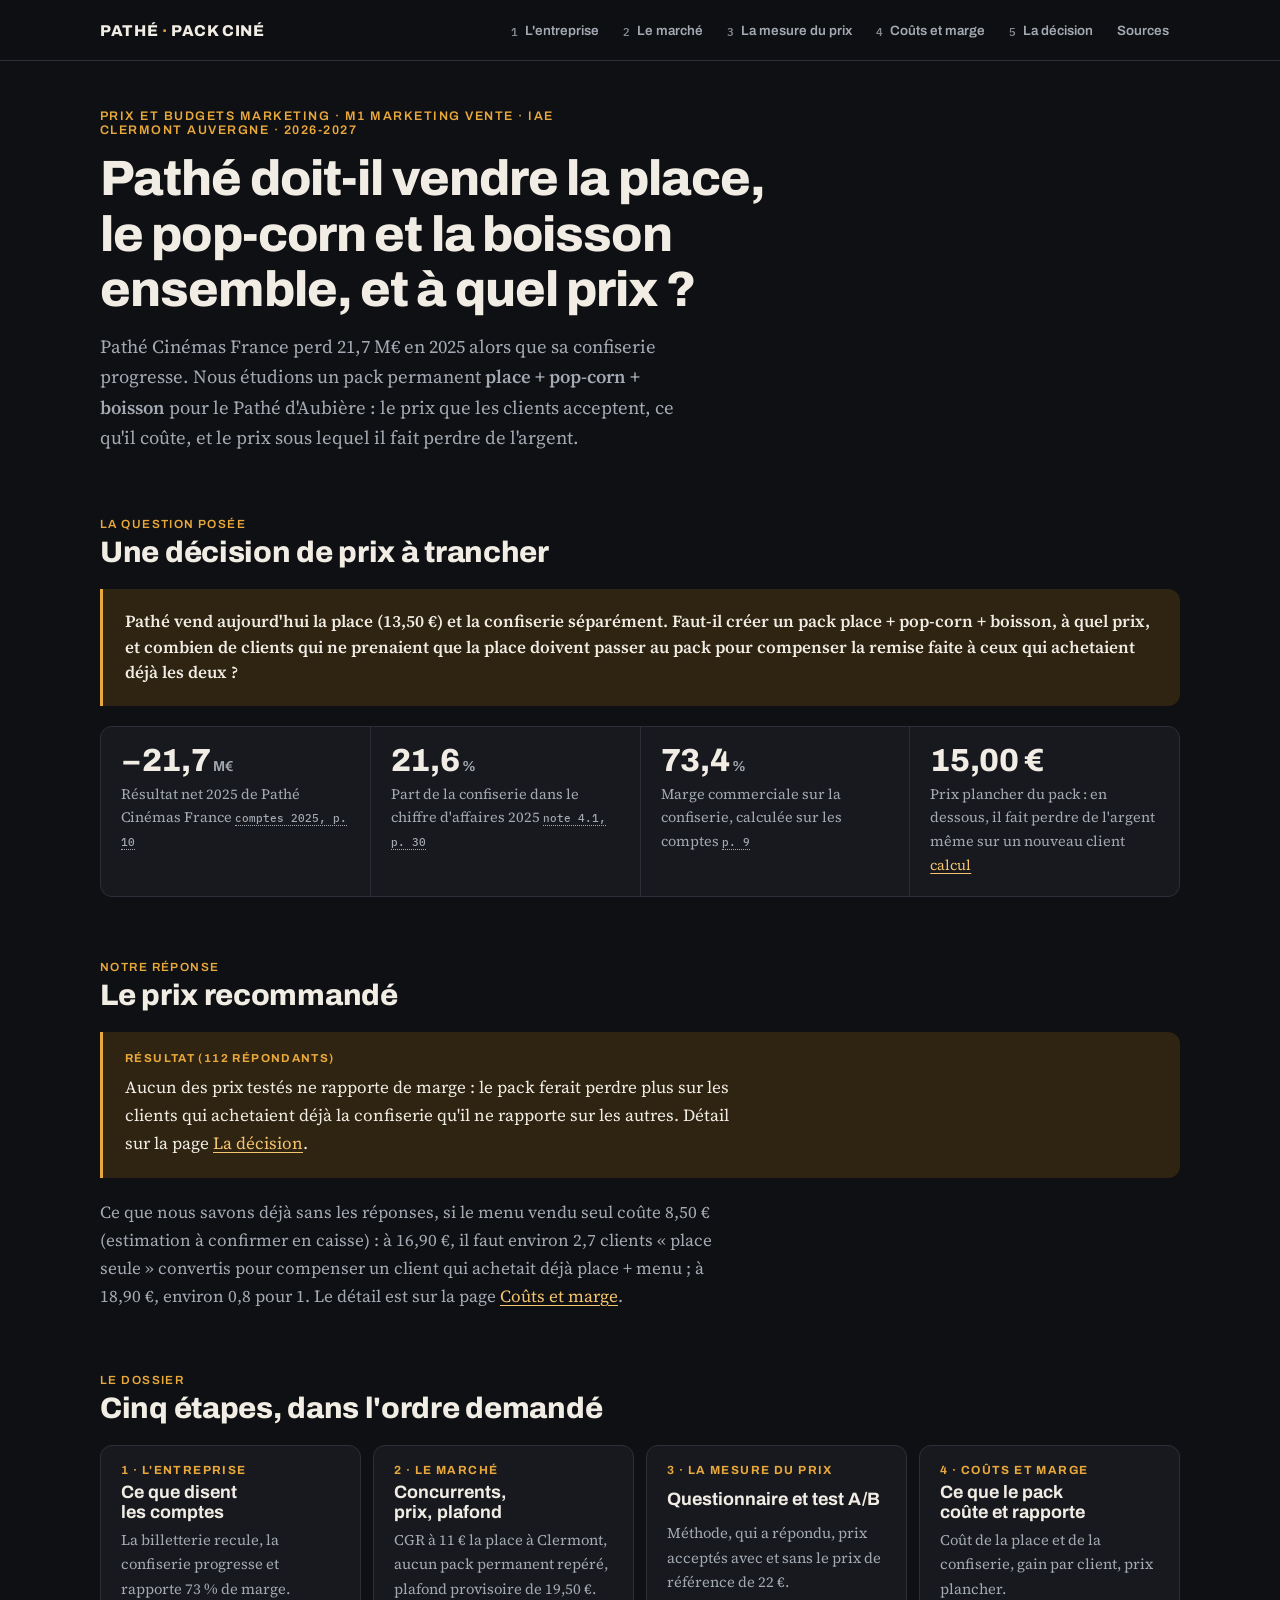
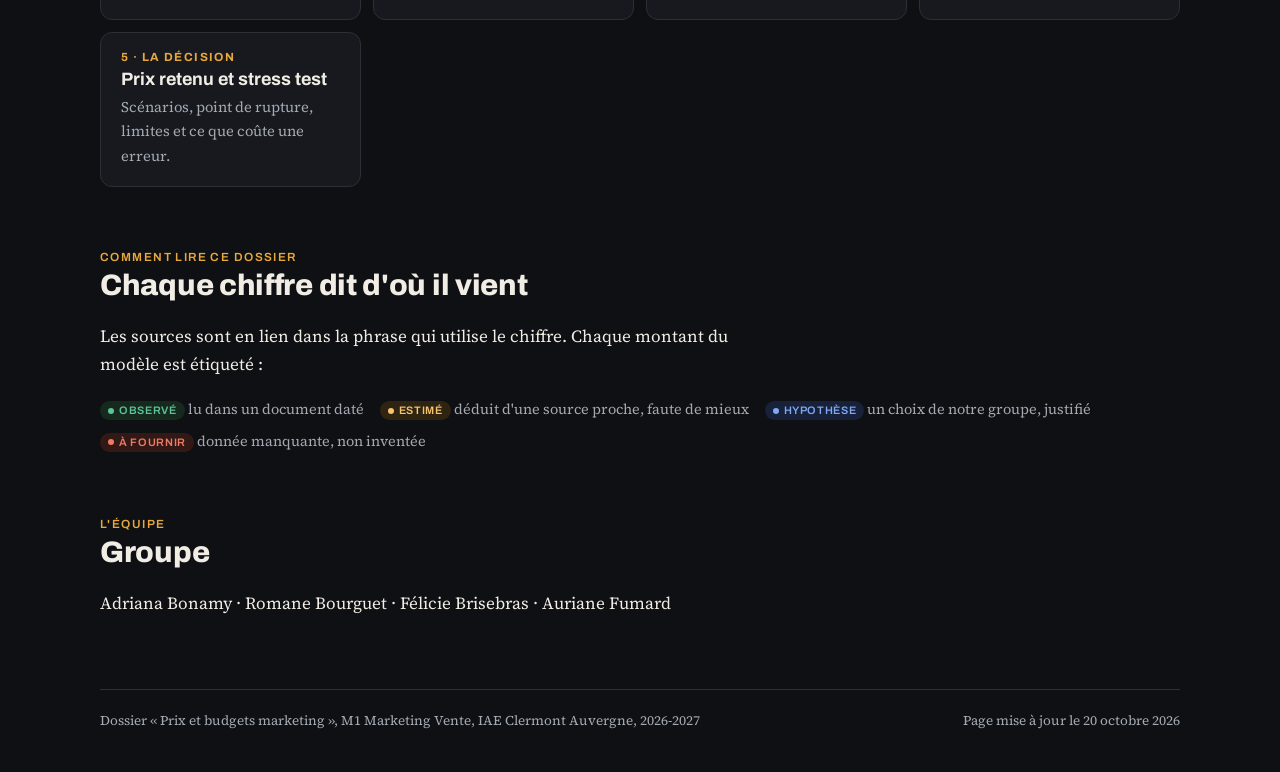
==== commit 8ff9136b: "Coût du pop-corn et de la boisson détaillé ingrédient par ingrédient" ====
--- a/index.html
+++ b/index.html
@@ -37,7 +37,7 @@
       <div class="kpi-box"><span class="kpi">−21,7<small>M€</small></span><p>Résultat net 2025 de Pathé Cinémas France <a class="src" href="docs/pathe-cinemas-france-comptes-2025.pdf#page=10">comptes 2025, p. 10</a></p></div>
       <div class="kpi-box"><span class="kpi">21,6<small>%</small></span><p>Part de la confiserie dans le chiffre d'affaires 2025 <a class="src" href="docs/pathe-cinemas-france-comptes-2025.pdf#page=30">note 4.1, p. 30</a></p></div>
       <div class="kpi-box"><span class="kpi">73,4<small>%</small></span><p>Marge commerciale sur la confiserie, calculée sur les comptes <a class="src" href="docs/pathe-cinemas-france-comptes-2025.pdf#page=9">p. 9</a></p></div>
-      <div class="kpi-box"><span class="kpi">15,76<small>€</small></span><p>Prix plancher du pack : en dessous, il fait perdre de l'argent même sur un nouveau client <a href="couts.html#plancher">calcul</a></p></div>
+      <div class="kpi-box"><span class="kpi" id="kPlancher">15,00 €</span><p>Prix plancher du pack : en dessous, il fait perdre de l'argent même sur un nouveau client <a href="couts.html#plancher">calcul</a></p></div>
     </div>
   </section>
 
@@ -47,7 +47,7 @@
       <span class="label">En attente des réponses définitives</span>
       <p>La collecte du questionnaire se termine le 21 octobre 2026. Le prix recommandé sera celui qui rapporte le plus à Pathé parmi les prix testés (16,90, 17,90 et 18,90 €), une fois les réponses importées. Le calcul et ses limites sont sur la page <a href="recommandation.html">La décision</a>.</p>
     </div>
-    <p class="muted">Ce que nous savons déjà sans les réponses, si le menu vendu seul coûte 8,50 € (estimation à confirmer en caisse) : à 16,90 €, il faut environ 4,5 clients « place seule » convertis pour compenser un client qui achetait déjà place + menu ; à 18,90 €, environ 1 pour 1. Le détail est sur la page <a href="couts.html#ratio">Coûts et marge</a>.</p>
+    <p class="muted">Ce que nous savons déjà sans les réponses, si le menu vendu seul coûte 8,50 € (estimation à confirmer en caisse) : à 16,90 €, il faut environ <span id="r1">2,7</span> clients « place seule » convertis pour compenser un client qui achetait déjà place + menu ; à 18,90 €, environ <span id="r3">0,8</span> pour 1. Le détail est sur la page <a href="couts.html#ratio">Coûts et marge</a>.</p>
   </section>
 
   <section aria-labelledby="etapes">
@@ -85,6 +85,9 @@
 <script src="modele.js"></script>
 <script>
 (async function(){
+  document.getElementById("kPlancher").textContent = FMT.e(ECO.plancher());
+  document.getElementById("r1").textContent = FMT.n(ECO.ratio(16.9), 1);
+  document.getElementById("r3").textContent = FMT.n(ECO.ratio(18.9), 1);
   let rows; try { rows = await DONNEES.charger(); } catch (e) { rows = null; }
   if (!rows || !rows.length) return;
   const G = DECISION.groupes(rows); if (!(G.A.length + G.B.length)) return;
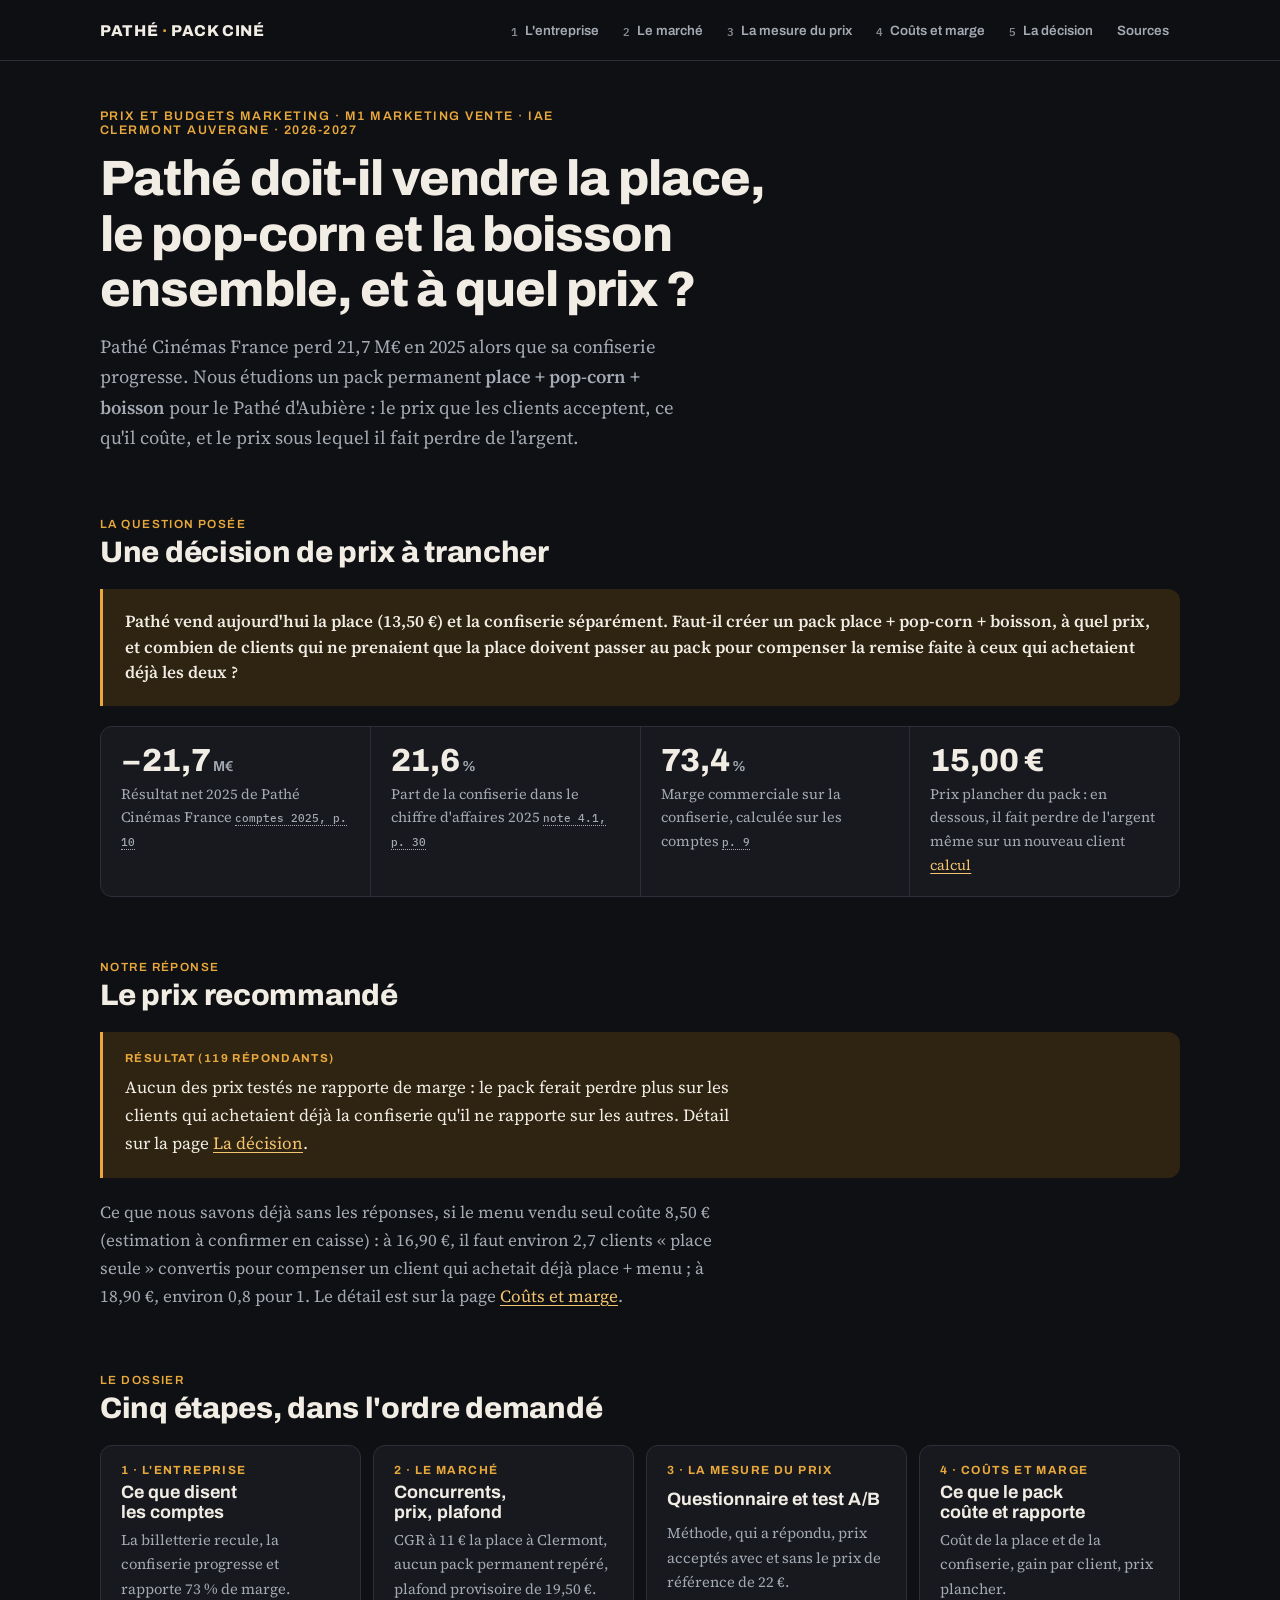
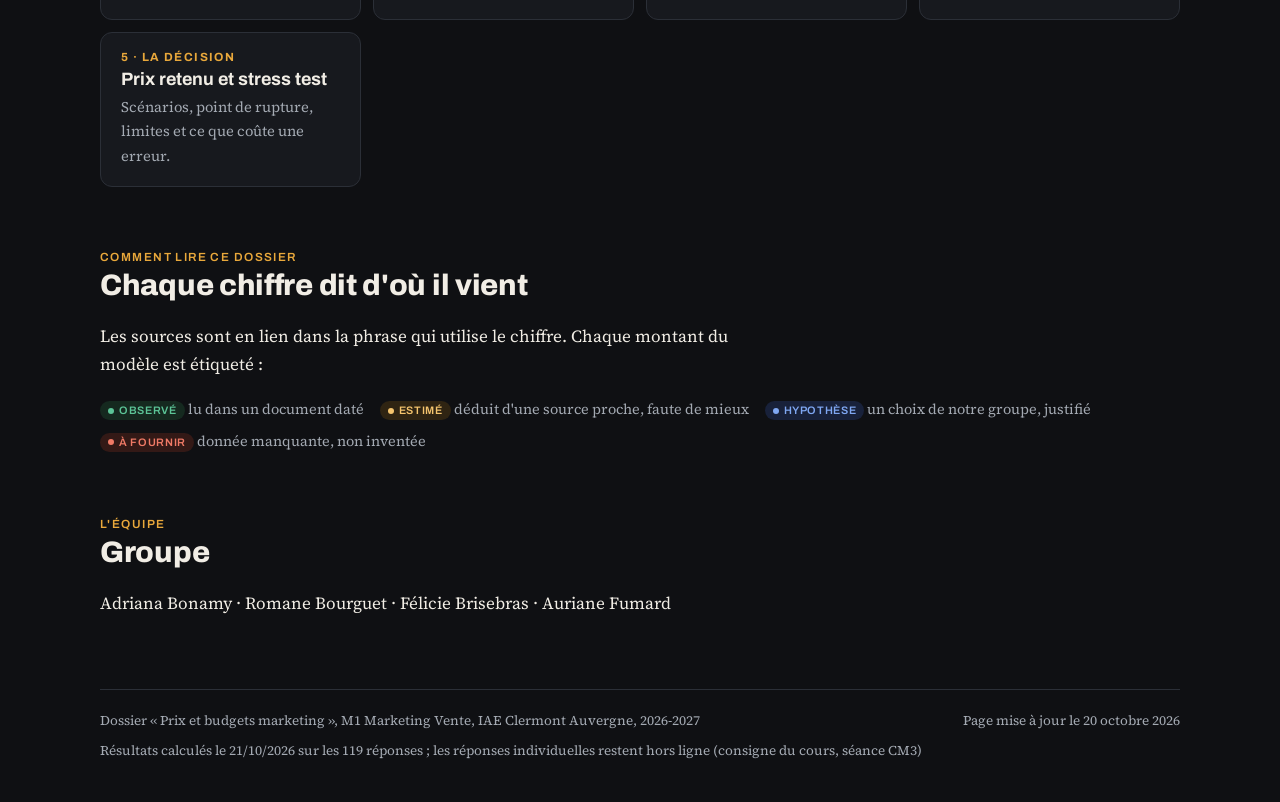
==== commit 101299c2: "Analyse CM3 avec graphiques, résultats figés (119 réponses), réponses brutes hors ligne" ====
--- a/index.html
+++ b/index.html
@@ -1,11 +1,10 @@
 <!doctype html>
-<html lang="fr">
-<head>
+<html lang="fr"><head>
 <meta charset="utf-8">
 <meta name="viewport" content="width=device-width,initial-scale=1">
 <title>Pathé, pack ciné · Dossier de prix</title>
 <link rel="preconnect" href="https://fonts.googleapis.com">
-<link rel="stylesheet" href="https://fonts.googleapis.com/css2?family=Archivo:wght@500;600;700;800&family=IBM+Plex+Mono:wght@400;500;600&family=Source+Serif+4:opsz,wght@8..60,400;8..60,600&display=swap">
+<link rel="stylesheet" href="https://fonts.googleapis.com/css2?family=Archivo:wght@500;600;700;800&amp;family=IBM+Plex+Mono:wght@400;500;600&amp;family=Source+Serif+4:opsz,wght@8..60,400;8..60,600&amp;display=swap">
 <link rel="stylesheet" href="style.css">
 </head>
 <body>
@@ -43,10 +42,7 @@
 
   <section aria-labelledby="reco">
     <div class="sec-head"><span class="num">Notre réponse</span><h2 id="reco">Le prix recommandé</h2></div>
-    <div class="callout info" id="reco-box">
-      <span class="label">En attente des réponses définitives</span>
-      <p>La collecte du questionnaire se termine le 21 octobre 2026. Le prix recommandé sera celui qui rapporte le plus à Pathé parmi les prix testés (16,90, 17,90 et 18,90 €), une fois les réponses importées. Le calcul et ses limites sont sur la page <a href="recommandation.html">La décision</a>.</p>
-    </div>
+    <div class="callout" id="reco-box"><span class="label">Résultat (119 répondants)</span><p>Aucun des prix testés ne rapporte de marge : le pack ferait perdre plus sur les clients qui achetaient déjà la confiserie qu'il ne rapporte sur les autres. Détail sur la page <a href="recommandation.html">La décision</a>.</p></div>
     <p class="muted">Ce que nous savons déjà sans les réponses, si le menu vendu seul coûte 8,50 € (estimation à confirmer en caisse) : à 16,90 €, il faut environ <span id="r1">2,7</span> clients « place seule » convertis pour compenser un client qui achetait déjà place + menu ; à 18,90 €, environ <span id="r3">0,8</span> pour 1. Le détail est sur la page <a href="couts.html#ratio">Coûts et marge</a>.</p>
   </section>
 
@@ -81,22 +77,9 @@
 <footer>
   <span>Dossier « Prix et budgets marketing », M1 Marketing Vente, IAE Clermont Auvergne, 2026-2027</span>
   <span>Page mise à jour le 20 octobre 2026</span>
-</footer>
+<span>Résultats calculés le 21/10/2026 sur les 119 réponses ; les réponses individuelles restent hors ligne (consigne du cours, séance CM3)</span></footer>
 <script src="modele.js"></script>
-<script>
-(async function(){
-  document.getElementById("kPlancher").textContent = FMT.e(ECO.plancher());
-  document.getElementById("r1").textContent = FMT.n(ECO.ratio(16.9), 1);
-  document.getElementById("r3").textContent = FMT.n(ECO.ratio(18.9), 1);
-  let rows; try { rows = await DONNEES.charger(); } catch (e) { rows = null; }
-  if (!rows || !rows.length) return;
-  const G = DECISION.groupes(rows); if (!(G.A.length + G.B.length)) return;
-  const b = DECISION.meilleur(G), box = document.getElementById("reco-box");
-  box.className = "callout";
-  box.innerHTML = b.m > 0
-    ? `<span class="label">Prix qui rapporte le plus parmi les prix testés (${G.D.length} répondants)</span><p class="question">${FMT.e(b.p)}</p><p>+${FMT.e(b.m)} de marge supplémentaire pour 100 spectateurs, entre le prix plancher (${FMT.e(ECO.plancher())}) et le plafond des concurrents (19,50 €). Le calcul, les scénarios et les limites sont sur la page <a href="recommandation.html">La décision</a>.</p>`
-    : `<span class="label">Résultat (${G.D.length} répondants)</span><p>Aucun des prix testés ne rapporte de marge : le pack ferait perdre plus sur les clients qui achetaient déjà la confiserie qu'il ne rapporte sur les autres. Détail sur la page <a href="recommandation.html">La décision</a>.</p>`;
-})();
-</script>
-</body>
-</html>
+
+
+
+</body></html>
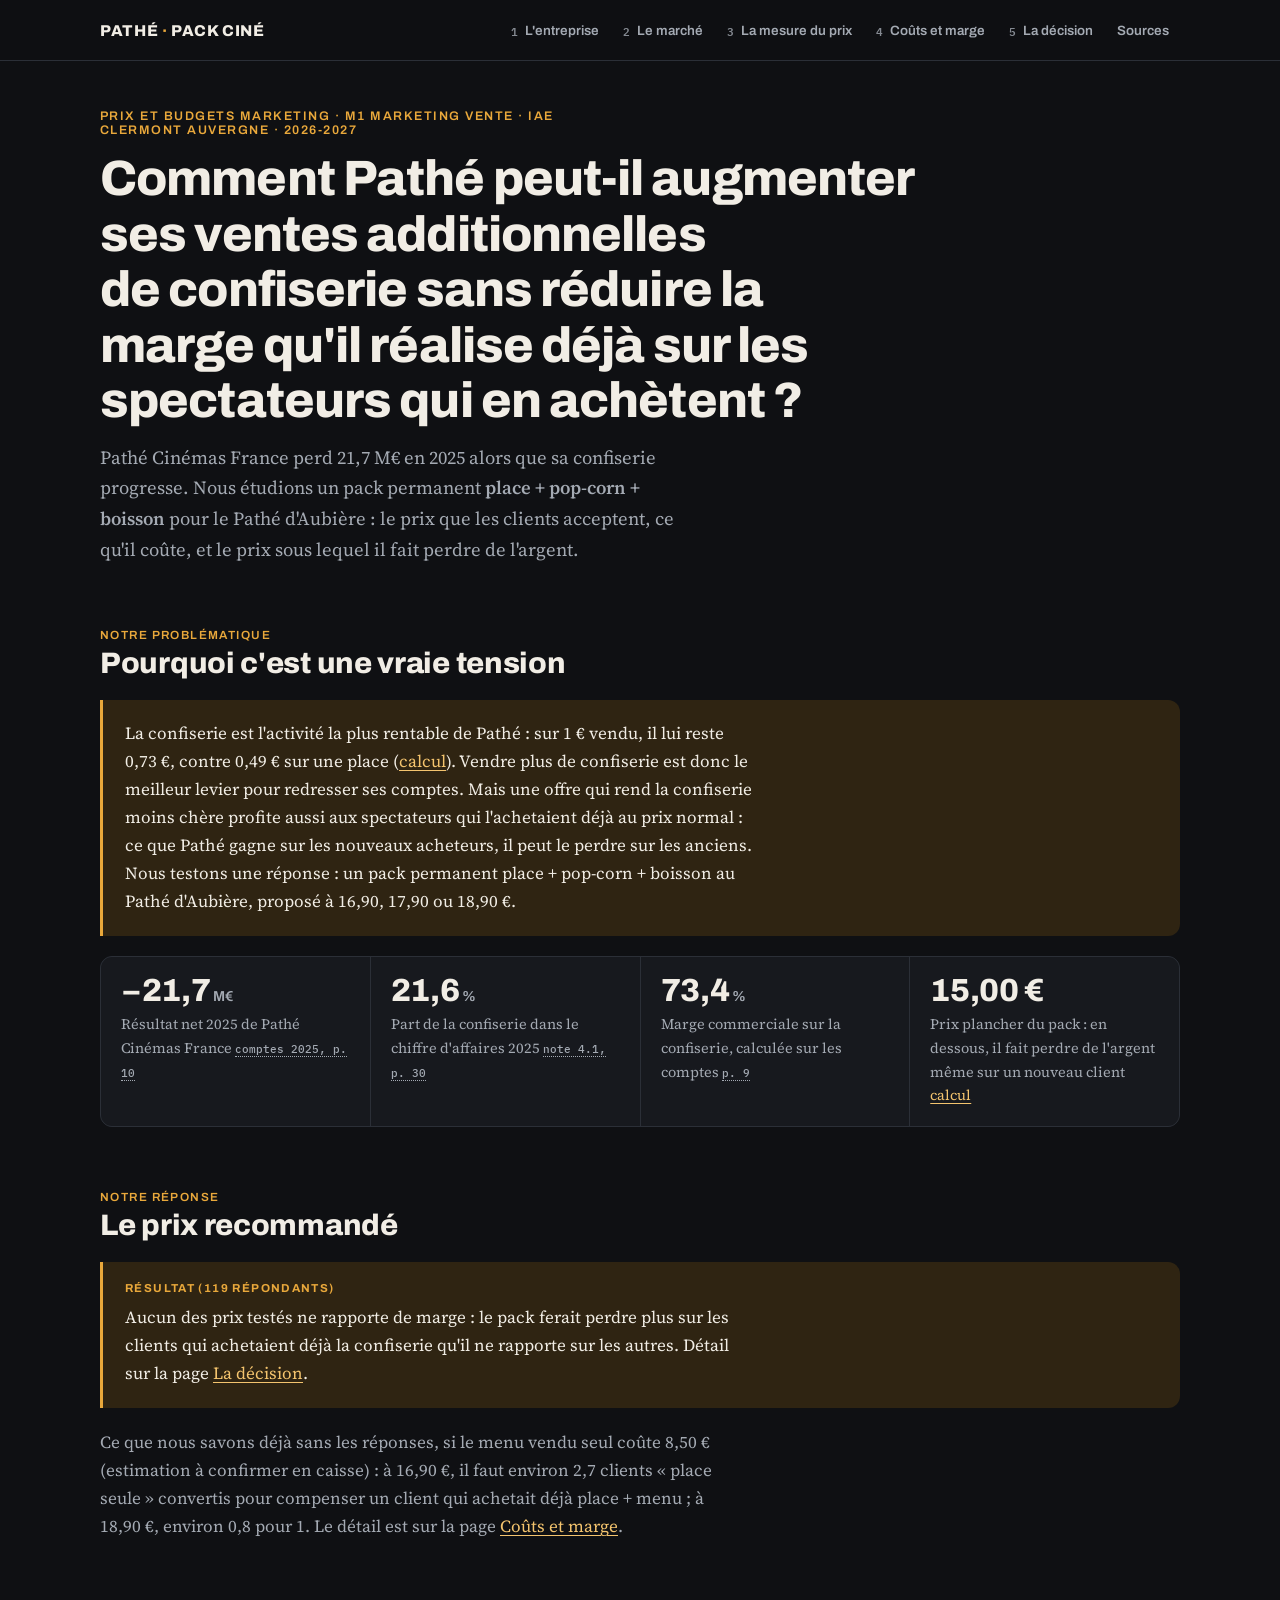
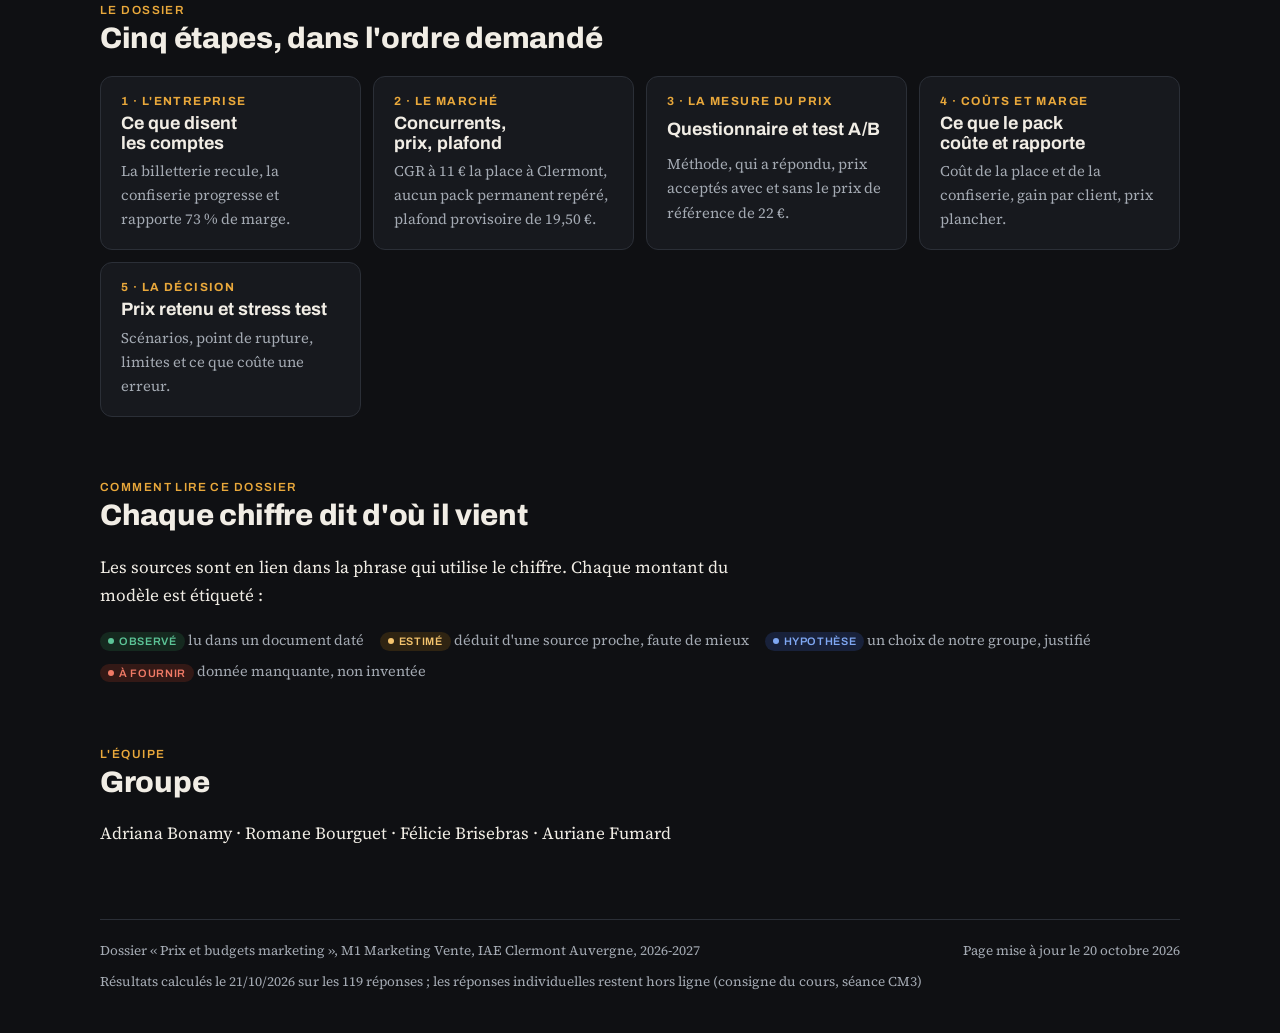
==== commit b72186a4: "Accueil : nouvelle problématique (ventes additionnelles de confiserie)" ====
--- a/index.html
+++ b/index.html
@@ -23,14 +23,14 @@
 <main>
   <div class="hero">
     <p class="eyebrow">Prix et budgets marketing · M1 Marketing Vente · IAE Clermont Auvergne · 2026-2027</p>
-    <h1>Pathé doit-il vendre la place, le pop-corn et la boisson ensemble, et à quel prix ?</h1>
+    <h1>Comment Pathé peut-il augmenter ses ventes additionnelles de confiserie sans réduire la marge qu'il réalise déjà sur les spectateurs qui en achètent ?</h1>
     <p class="lede">Pathé Cinémas France perd 21,7 M€ en 2025 alors que sa confiserie progresse. Nous étudions un pack permanent <strong>place + pop-corn + boisson</strong> pour le Pathé d'Aubière : le prix que les clients acceptent, ce qu'il coûte, et le prix sous lequel il fait perdre de l'argent.</p>
   </div>
 
   <section aria-labelledby="q">
-    <div class="sec-head"><span class="num">La question posée</span><h2 id="q">Une décision de prix à trancher</h2></div>
+    <div class="sec-head"><span class="num">Notre problématique</span><h2 id="q">Pourquoi c'est une vraie tension</h2></div>
     <div class="callout">
-      <p class="question">Pathé vend aujourd'hui la place (13,50 €) et la confiserie séparément. Faut-il créer un pack place + pop-corn + boisson, à quel prix, et combien de clients qui ne prenaient que la place doivent passer au pack pour compenser la remise faite à ceux qui achetaient déjà les deux ?</p>
+      <p>La confiserie est l'activité la plus rentable de Pathé : sur 1 € vendu, il lui reste 0,73 €, contre 0,49 € sur une place (<a href="entreprise.html#rapporte">calcul</a>). Vendre plus de confiserie est donc le meilleur levier pour redresser ses comptes. Mais une offre qui rend la confiserie moins chère profite aussi aux spectateurs qui l'achetaient déjà au prix normal : ce que Pathé gagne sur les nouveaux acheteurs, il peut le perdre sur les anciens. Nous testons une réponse : un pack permanent place + pop-corn + boisson au Pathé d'Aubière, proposé à 16,90, 17,90 ou 18,90 €.</p>
     </div>
     <div class="kpis">
       <div class="kpi-box"><span class="kpi">−21,7<small>M€</small></span><p>Résultat net 2025 de Pathé Cinémas France <a class="src" href="docs/pathe-cinemas-france-comptes-2025.pdf#page=10">comptes 2025, p. 10</a></p></div>
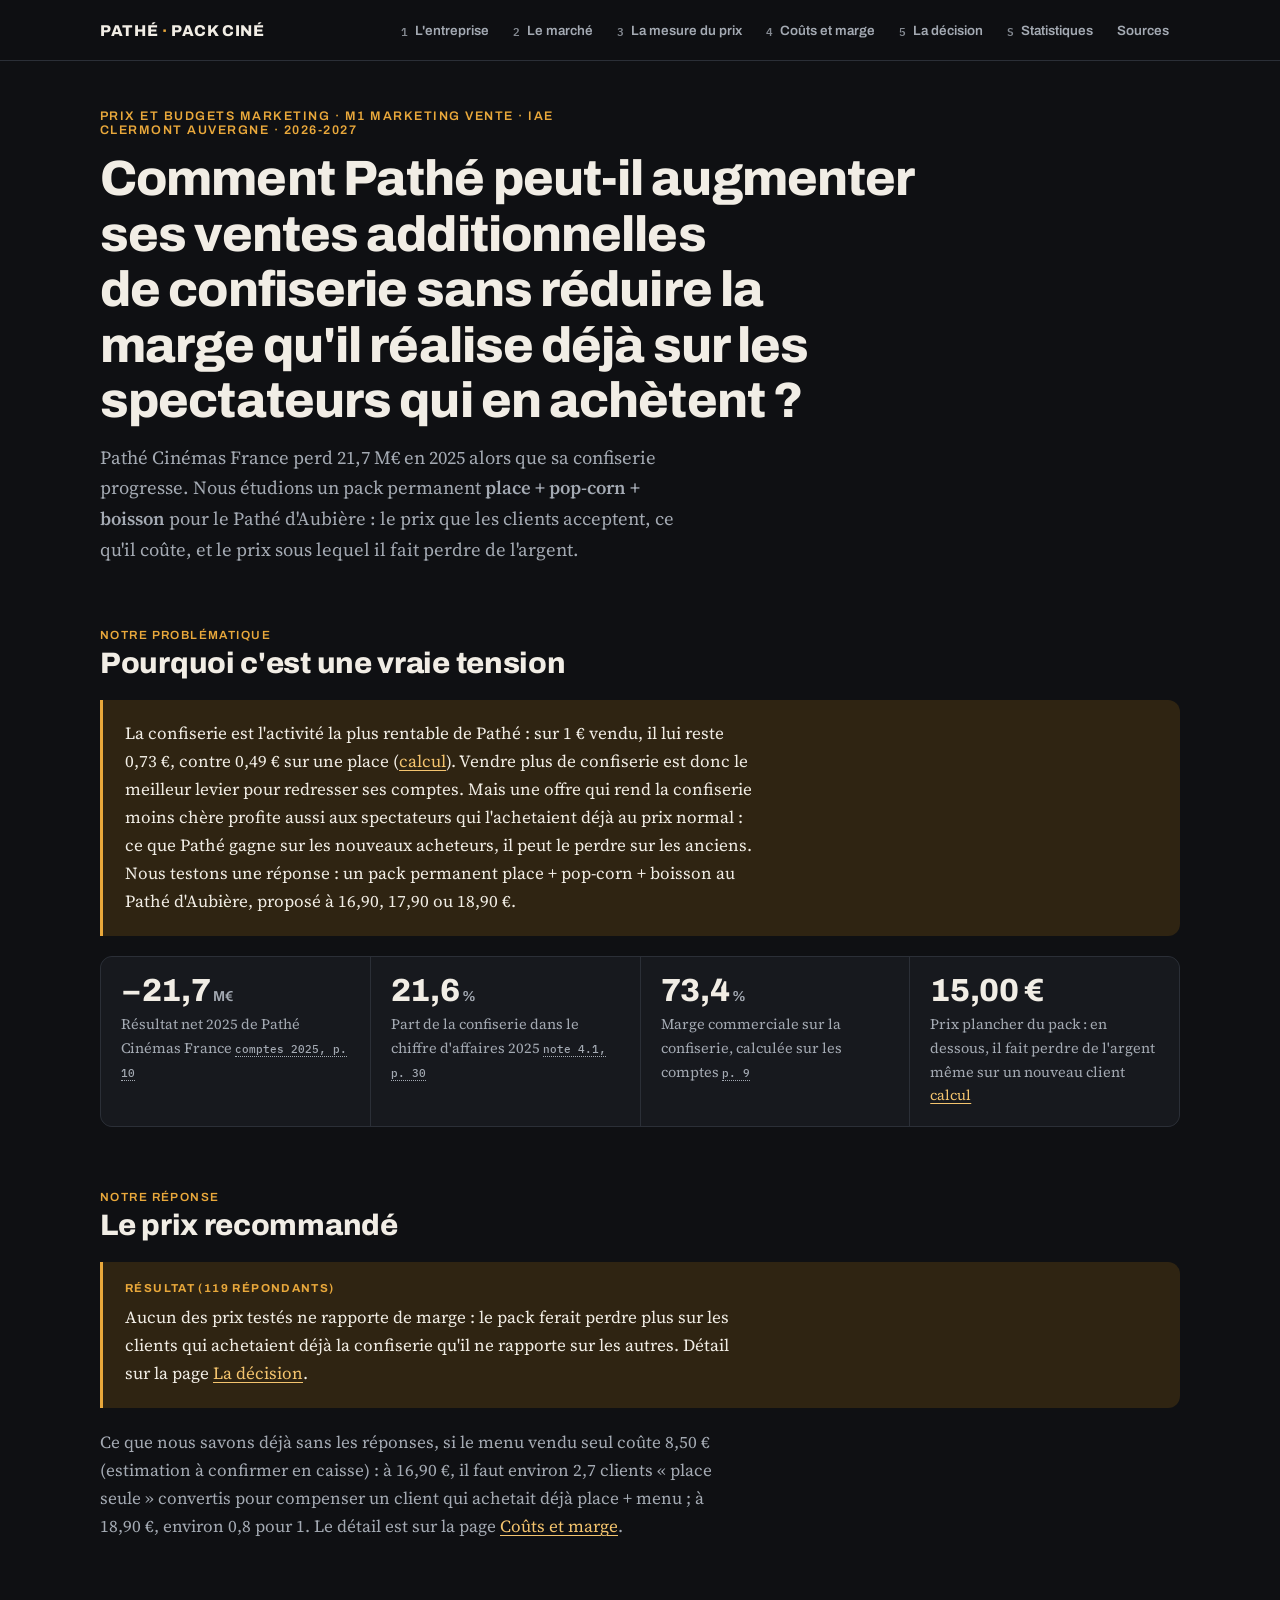
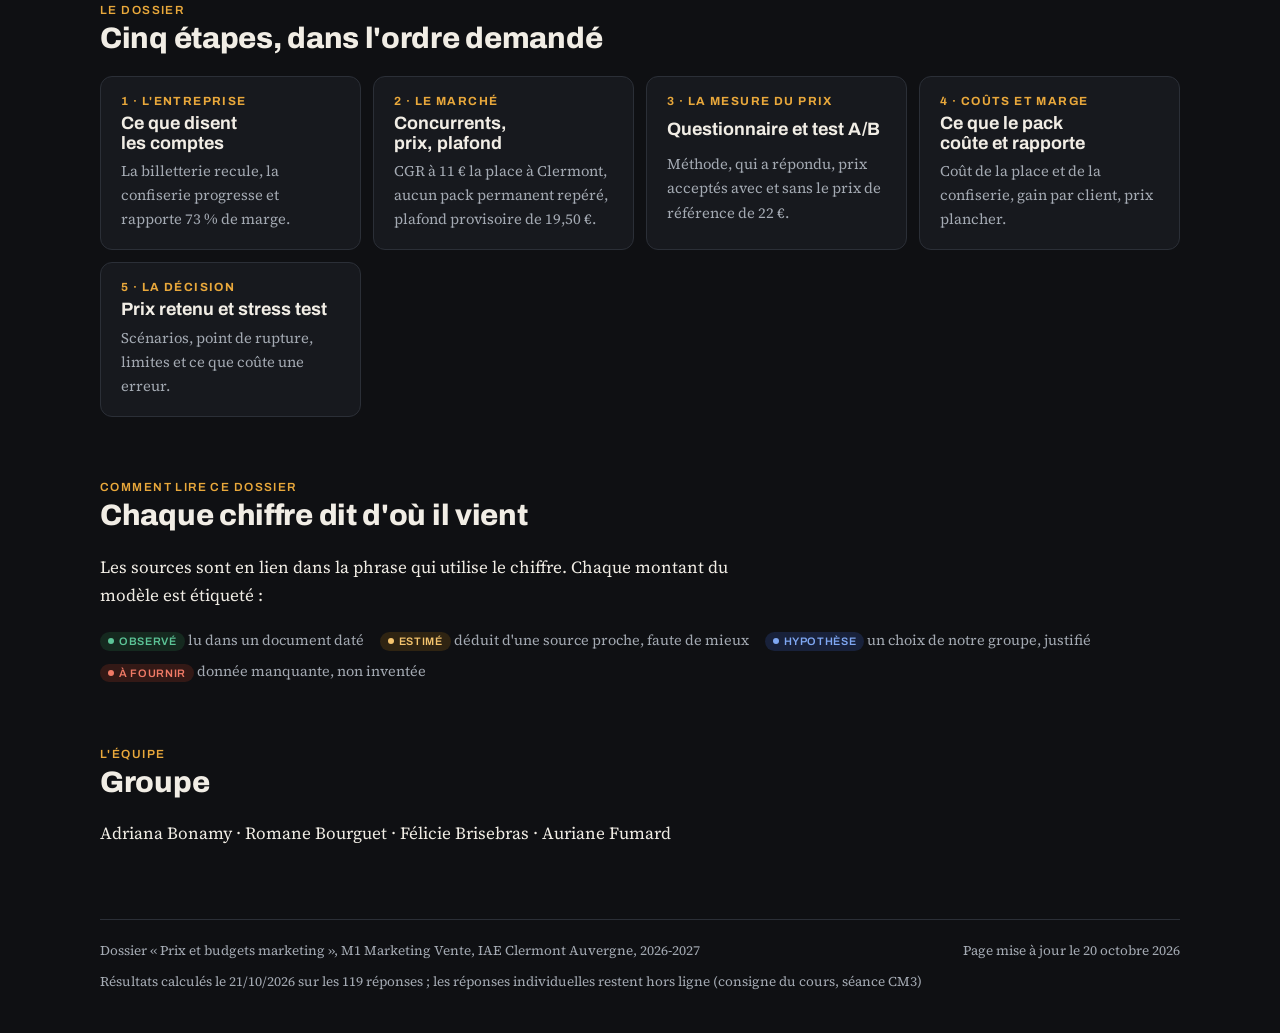
==== commit 939584a9: "Ajout de la rubrique Statistiques (5 tests) et lien dans le menu" ====
--- a/index.html
+++ b/index.html
@@ -16,6 +16,7 @@
     <a href="prix-psychologique.html"><b>3</b>La mesure du prix</a>
     <a href="couts.html"><b>4</b>Coûts et marge</a>
     <a href="recommandation.html"><b>5</b>La décision</a>
+    <a href="statistiques.html"><b>S</b>Statistiques</a>
     <a href="sources.html">Sources</a>
   </nav>
 </div></header>
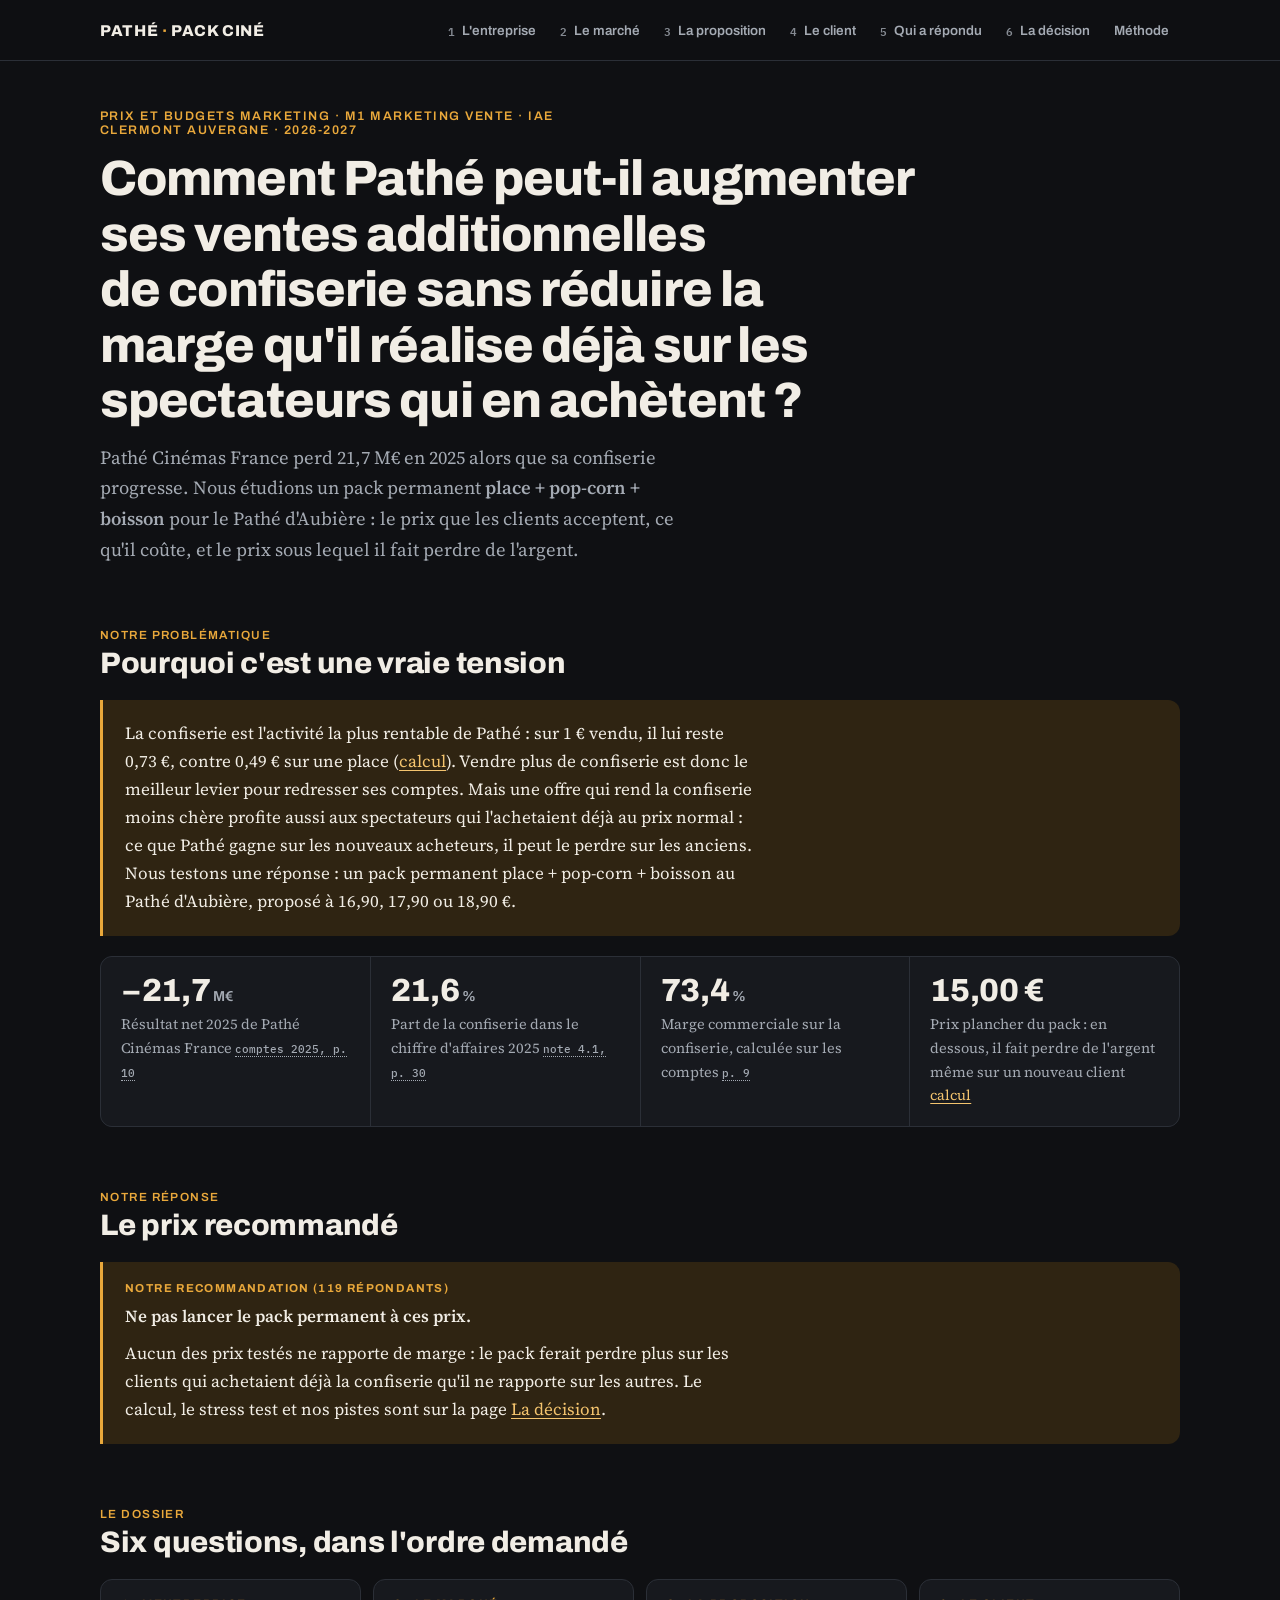
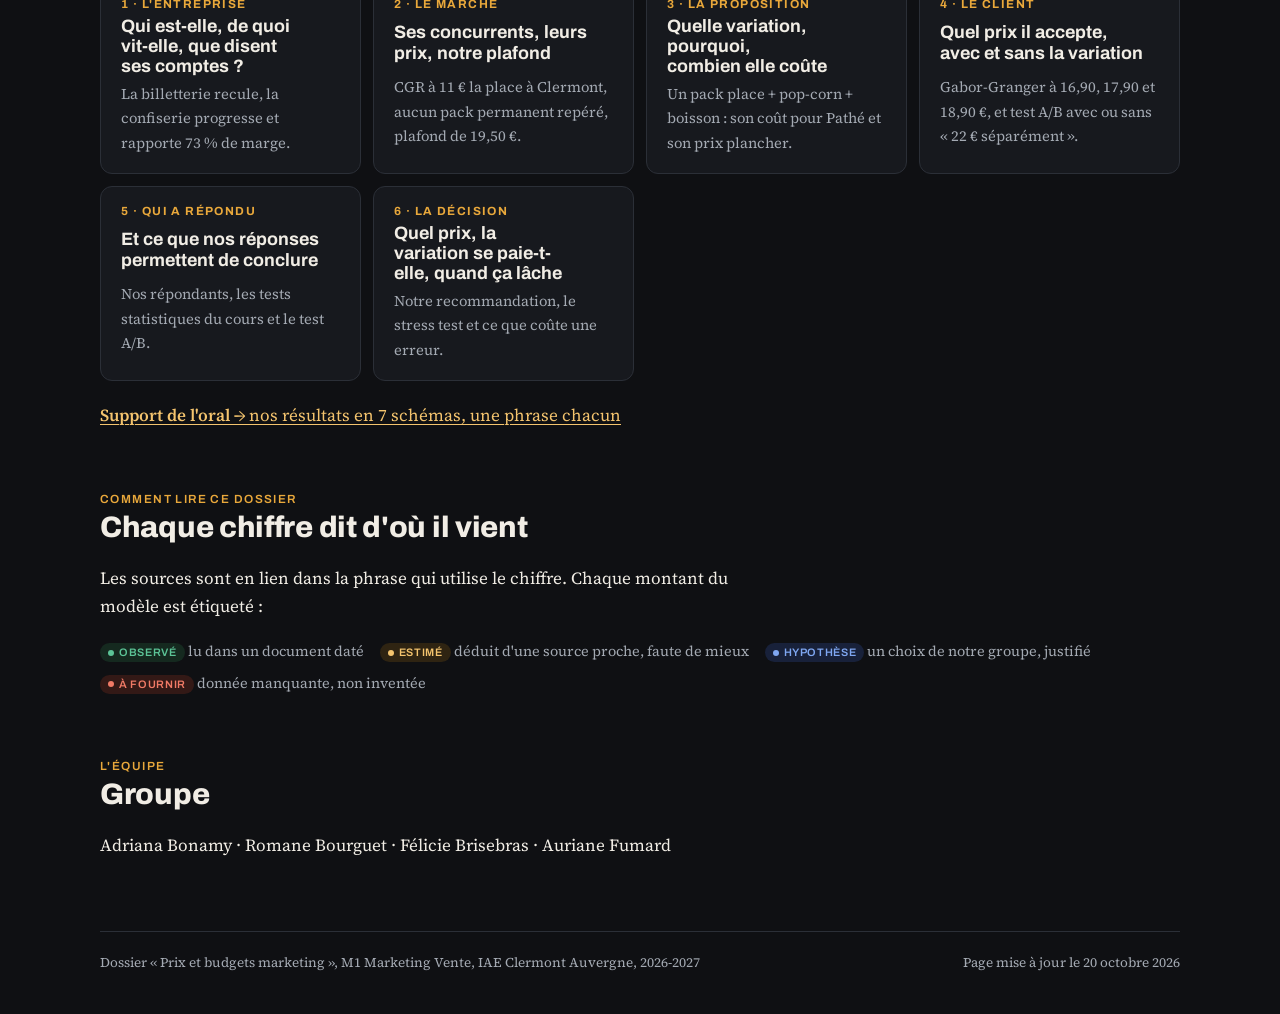
==== commit 8951ef68: "Réorganisation du site selon les 6 questions du prof" ====
--- a/index.html
+++ b/index.html
@@ -13,11 +13,11 @@
   <nav class="nav" aria-label="Parties du dossier">
     <a href="entreprise.html"><b>1</b>L'entreprise</a>
     <a href="marche.html"><b>2</b>Le marché</a>
-    <a href="prix-psychologique.html"><b>3</b>La mesure du prix</a>
-    <a href="couts.html"><b>4</b>Coûts et marge</a>
-    <a href="recommandation.html"><b>5</b>La décision</a>
-    <a href="statistiques.html"><b>S</b>Statistiques</a>
-    <a href="sources.html">Sources</a>
+    <a href="couts.html"><b>3</b>La proposition</a>
+    <a href="prix-psychologique.html"><b>4</b>Le client</a>
+    <a href="statistiques.html"><b>5</b>Qui a répondu</a>
+    <a href="recommandation.html"><b>6</b>La décision</a>
+    <a href="sources.html">Méthode</a>
   </nav>
 </div></header>
 
@@ -43,19 +43,20 @@
 
   <section aria-labelledby="reco">
     <div class="sec-head"><span class="num">Notre réponse</span><h2 id="reco">Le prix recommandé</h2></div>
-    <div class="callout" id="reco-box"><span class="label">Résultat (119 répondants)</span><p>Aucun des prix testés ne rapporte de marge : le pack ferait perdre plus sur les clients qui achetaient déjà la confiserie qu'il ne rapporte sur les autres. Détail sur la page <a href="recommandation.html">La décision</a>.</p></div>
-    <p class="muted">Ce que nous savons déjà sans les réponses, si le menu vendu seul coûte 8,50 € (estimation à confirmer en caisse) : à 16,90 €, il faut environ <span id="r1">2,7</span> clients « place seule » convertis pour compenser un client qui achetait déjà place + menu ; à 18,90 €, environ <span id="r3">0,8</span> pour 1. Le détail est sur la page <a href="couts.html#ratio">Coûts et marge</a>.</p>
+    <div class="callout" id="reco-box"><span class="label">Notre recommandation (119 répondants)</span><p class="question">Ne pas lancer le pack permanent à ces prix.</p><p>Aucun des prix testés ne rapporte de marge : le pack ferait perdre plus sur les clients qui achetaient déjà la confiserie qu'il ne rapporte sur les autres. Le calcul, le stress test et nos pistes sont sur la page <a href="recommandation.html">La décision</a>.</p></div>
   </section>
 
   <section aria-labelledby="etapes">
-    <div class="sec-head"><span class="num">Le dossier</span><h2 id="etapes">Cinq étapes, dans l'ordre demandé</h2></div>
+    <div class="sec-head"><span class="num">Le dossier</span><h2 id="etapes">Six questions, dans l'ordre demandé</h2></div>
     <ol class="steps">
-      <li><a href="entreprise.html"><span class="n">1 · L'entreprise</span><h3>Ce que disent les comptes</h3><p>La billetterie recule, la confiserie progresse et rapporte 73 % de marge.</p></a></li>
-      <li><a href="marche.html"><span class="n">2 · Le marché</span><h3>Concurrents, prix, plafond</h3><p>CGR à 11 € la place à Clermont, aucun pack permanent repéré, plafond provisoire de 19,50 €.</p></a></li>
-      <li><a href="prix-psychologique.html"><span class="n">3 · La mesure du prix</span><h3>Questionnaire et test A/B</h3><p>Méthode, qui a répondu, prix acceptés avec et sans le prix de référence de 22 €.</p></a></li>
-      <li><a href="couts.html"><span class="n">4 · Coûts et marge</span><h3>Ce que le pack coûte et rapporte</h3><p>Coût de la place et de la confiserie, gain par client, prix plancher.</p></a></li>
-      <li><a href="recommandation.html"><span class="n">5 · La décision</span><h3>Prix retenu et stress test</h3><p>Scénarios, point de rupture, limites et ce que coûte une erreur.</p></a></li>
+      <li><a href="entreprise.html"><span class="n">1 · L'entreprise</span><h3>Qui est-elle, de quoi vit-elle, que disent ses comptes ?</h3><p>La billetterie recule, la confiserie progresse et rapporte 73 % de marge.</p></a></li>
+      <li><a href="marche.html"><span class="n">2 · Le marché</span><h3>Ses concurrents, leurs prix, notre plafond</h3><p>CGR à 11 € la place à Clermont, aucun pack permanent repéré, plafond de 19,50 €.</p></a></li>
+      <li><a href="couts.html"><span class="n">3 · La proposition</span><h3>Quelle variation, pourquoi, combien elle coûte</h3><p>Un pack place + pop-corn + boisson : son coût pour Pathé et son prix plancher.</p></a></li>
+      <li><a href="prix-psychologique.html"><span class="n">4 · Le client</span><h3>Quel prix il accepte, avec et sans la variation</h3><p>Gabor-Granger à 16,90, 17,90 et 18,90 €, et test A/B avec ou sans « 22 € séparément ».</p></a></li>
+      <li><a href="statistiques.html"><span class="n">5 · Qui a répondu</span><h3>Et ce que nos réponses permettent de conclure</h3><p>Nos répondants, les tests statistiques du cours et le test A/B.</p></a></li>
+      <li><a href="recommandation.html"><span class="n">6 · La décision</span><h3>Quel prix, la variation se paie-t-elle, quand ça lâche</h3><p>Notre recommandation, le stress test et ce que coûte une erreur.</p></a></li>
     </ol>
+    <p><a href="essentiel.html"><strong>Support de l'oral →</strong> nos résultats en 7 schémas, une phrase chacun</a></p>
   </section>
 
   <section aria-labelledby="lire">
@@ -78,9 +79,9 @@
 <footer>
   <span>Dossier « Prix et budgets marketing », M1 Marketing Vente, IAE Clermont Auvergne, 2026-2027</span>
   <span>Page mise à jour le 20 octobre 2026</span>
-<span>Résultats calculés le 21/10/2026 sur les 119 réponses ; les réponses individuelles restent hors ligne (consigne du cours, séance CM3)</span></footer>
-<script src="modele.js"></script>
+</footer>
 
 
 
-</body></html>+
+<script src="modele.js"></script></body></html>
